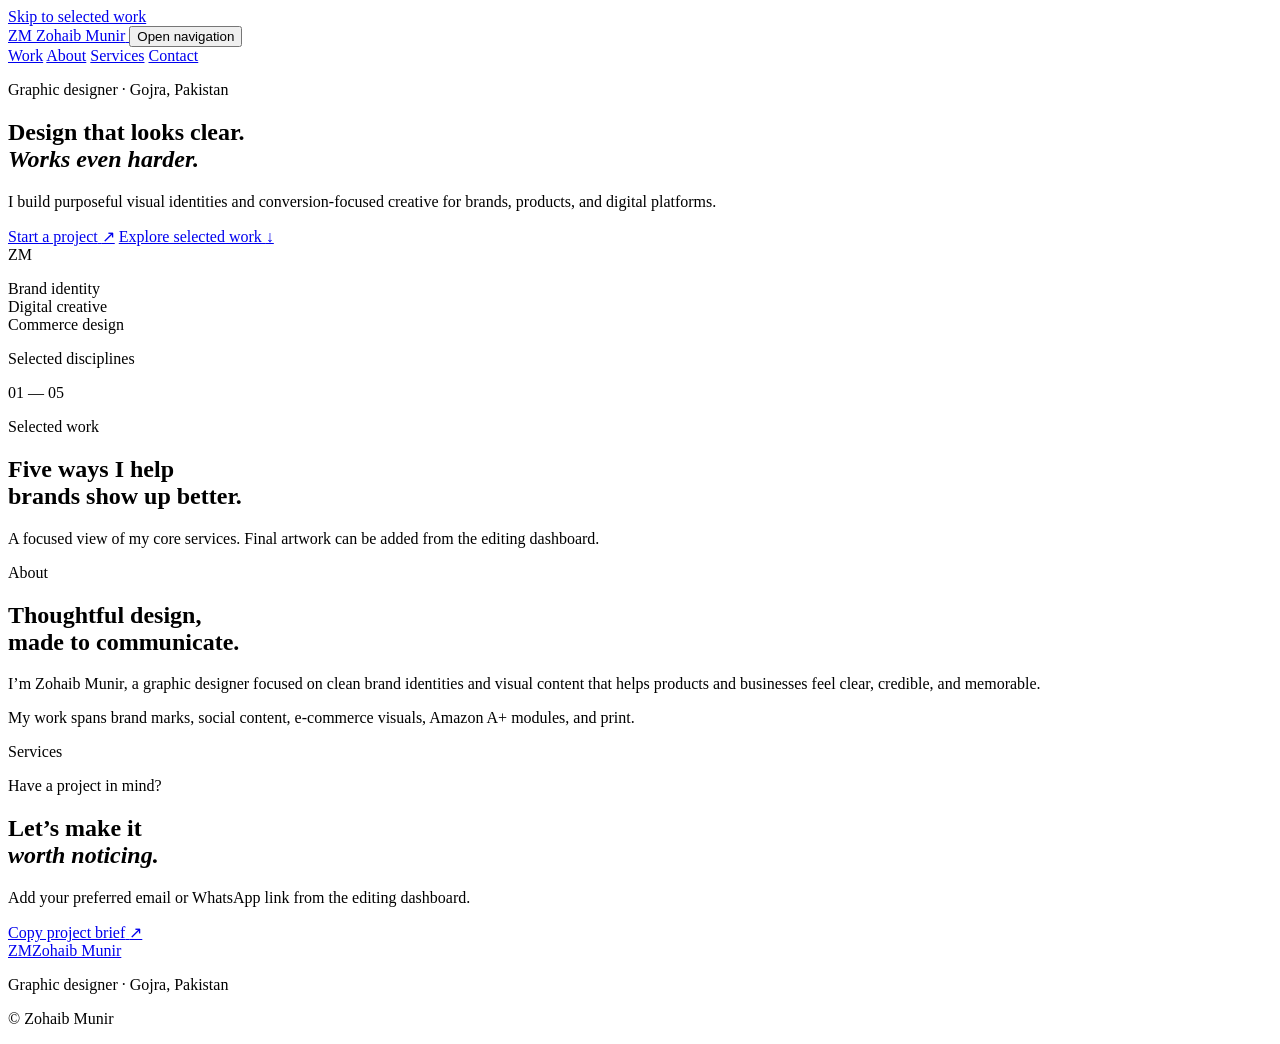
==== index.html @ f300ac64 "Launch independent portfolio website" ====
<!doctype html>
<html lang="en">
  <head>
    <meta charset="UTF-8" />
    <meta name="viewport" content="width=device-width, initial-scale=1.0" />
    <meta name="description" content="Zohaib Munir graphic design portfolio." data-meta-description />
    <meta name="theme-color" content="#11110f" />
    <title>Zohaib Munir — Graphic Designer</title>
    <link rel="stylesheet" href="styles.css" />
    <script src="app.js" defer></script>
  </head>
  <body>
    <a class="skip-link" href="#work">Skip to selected work</a>

    <header class="site-header" data-header>
      <a class="brand" href="#home" aria-label="Zohaib Munir, home">
        <span class="brand-mark" data-monogram>ZM</span>
        <span class="brand-name" data-site-name>Zohaib Munir</span>
      </a>

      <button class="menu-toggle" type="button" aria-expanded="false" aria-controls="site-nav">
        <span class="sr-only">Open navigation</span>
        <span></span><span></span>
      </button>

      <nav class="site-nav" id="site-nav" aria-label="Main navigation">
        <a href="#work">Work</a>
        <a href="#about">About</a>
        <a href="#services">Services</a>
        <a href="#contact">Contact</a>
      </nav>
    </header>

    <main>
      <section class="hero" id="home" aria-labelledby="hero-title">
        <div class="hero-copy reveal">
          <p class="eyebrow" data-hero-eyebrow>Graphic designer · Gojra, Pakistan</p>
          <h1 id="hero-title"><span data-hero-title>Design that looks clear.</span><br /><em data-hero-highlight>Works even harder.</em></h1>
          <p class="hero-intro" data-hero-intro>I build purposeful visual identities and conversion-focused creative for brands, products, and digital platforms.</p>
          <div class="hero-actions">
            <a class="button button-primary" href="#contact"><span data-primary-action>Start a project</span> <span aria-hidden="true">↗</span></a>
            <a class="text-link" href="#work">Explore selected work <span aria-hidden="true">↓</span></a>
          </div>
        </div>

        <div class="hero-art reveal" aria-hidden="true">
          <div class="orbit orbit-one"></div>
          <div class="orbit orbit-two"></div>
          <div class="monogram"><span data-monogram-first>Z</span><span data-monogram-last>M</span></div>
          <p data-hero-disciplines>Brand identity<br />Digital creative<br />Commerce design</p>
        </div>

        <div class="hero-footer reveal"><p>Selected disciplines</p><p>01 — 05</p></div>
      </section>

      <section class="work-section" id="work" aria-labelledby="work-title">
        <div class="section-heading reveal">
          <div>
            <p class="eyebrow">Selected work</p>
            <h2 id="work-title" data-work-title>Five ways I help<br />brands show up better.</h2>
          </div>
          <p class="section-note" data-work-note>A focused view of my core services. Final artwork can be added from the editing dashboard.</p>
        </div>

        <div class="filter-bar reveal" role="group" aria-label="Filter projects by category" data-filter-bar></div>
        <div class="project-grid" aria-live="polite" data-project-grid></div>
      </section>

      <section class="profile-section" id="about" aria-labelledby="about-title">
        <div class="about-block reveal">
          <p class="eyebrow">About</p>
          <h2 id="about-title" data-about-title>Thoughtful design,<br />made to communicate.</h2>
          <p class="about-lead" data-about-lead>I’m Zohaib Munir, a graphic designer focused on clean brand identities and visual content that helps products and businesses feel clear, credible, and memorable.</p>
          <p class="about-body" data-about-body>My work spans brand marks, social content, e-commerce visuals, Amazon A+ modules, and print.</p>
        </div>

        <div class="services-block reveal" id="services">
          <p class="eyebrow">Services</p>
          <ol class="service-list" data-service-list></ol>
        </div>

        <div class="contact-block reveal" id="contact">
          <div>
            <p class="eyebrow" data-contact-eyebrow>Have a project in mind?</p>
            <h2><span data-contact-title>Let’s make it</span><br /><em data-contact-highlight>worth noticing.</em></h2>
          </div>
          <div class="contact-action">
            <p data-contact-note>Add your preferred email or WhatsApp link from the editing dashboard.</p>
            <a class="button button-light" href="#" data-contact-button><span data-contact-button-label>Copy project brief</span> <span aria-hidden="true">↗</span></a>
            <span class="copy-status" role="status" aria-live="polite"></span>
          </div>
        </div>

        <footer>
          <a class="brand footer-brand" href="#home"><span class="brand-mark" data-monogram>ZM</span><span class="brand-name" data-site-name>Zohaib Munir</span></a>
          <p><span data-role>Graphic designer</span> · <span data-location>Gojra, Pakistan</span></p>
          <p>© <span data-year></span> <span data-site-name>Zohaib Munir</span></p>
        </footer>
      </section>
    </main>

    <dialog class="project-dialog" aria-labelledby="dialog-title">
      <button class="dialog-close" type="button" aria-label="Close project details">×</button>
      <div class="dialog-category" data-dialog-category></div>
      <h2 id="dialog-title" data-dialog-title></h2>
      <p class="dialog-summary" data-dialog-summary></p>
      <div class="dialog-columns">
        <div><span>Scope</span><p data-dialog-scope></p></div>
        <div><span>Status</span><p data-dialog-status></p></div>
      </div>
      <div class="dialog-note"><span>Portfolio note</span><p data-dialog-note></p></div>
    </dialog>

    <noscript><p class="noscript">Please enable JavaScript to view this portfolio.</p></noscript>
  </body>
</html>
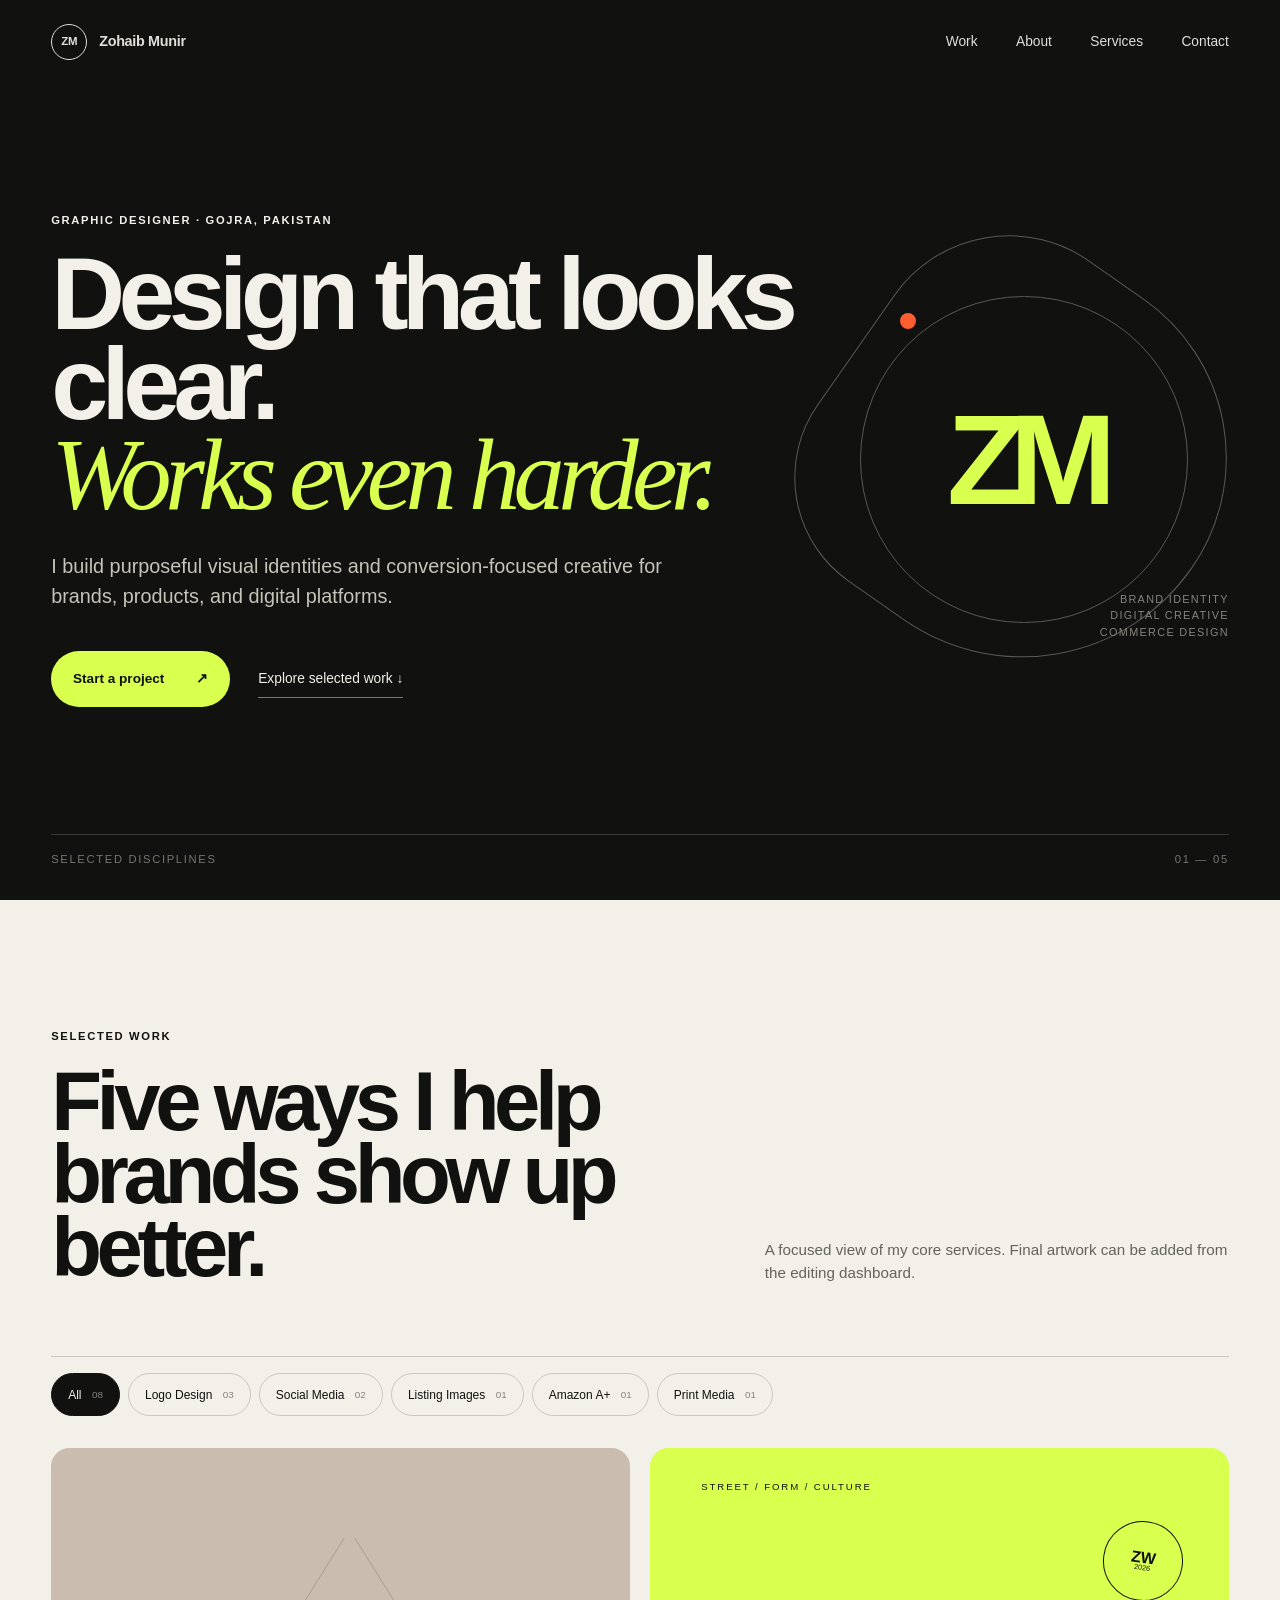
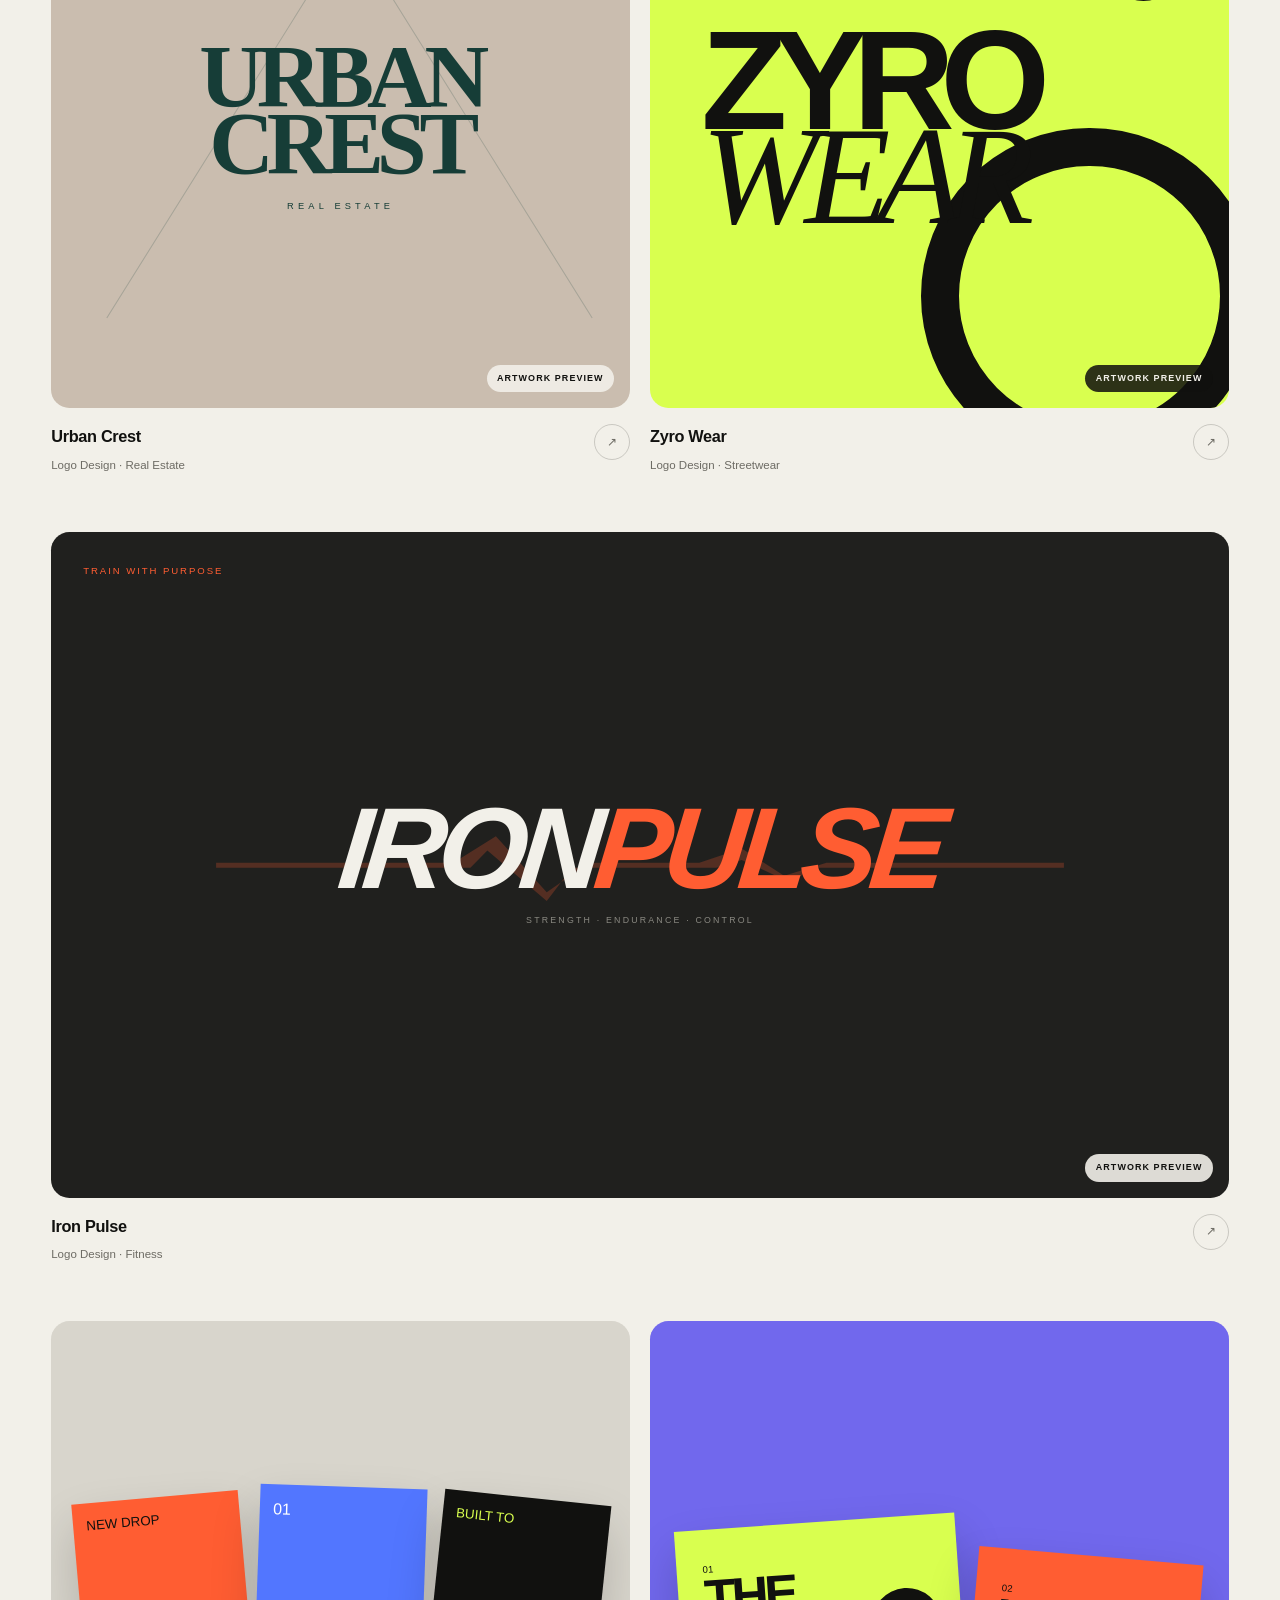
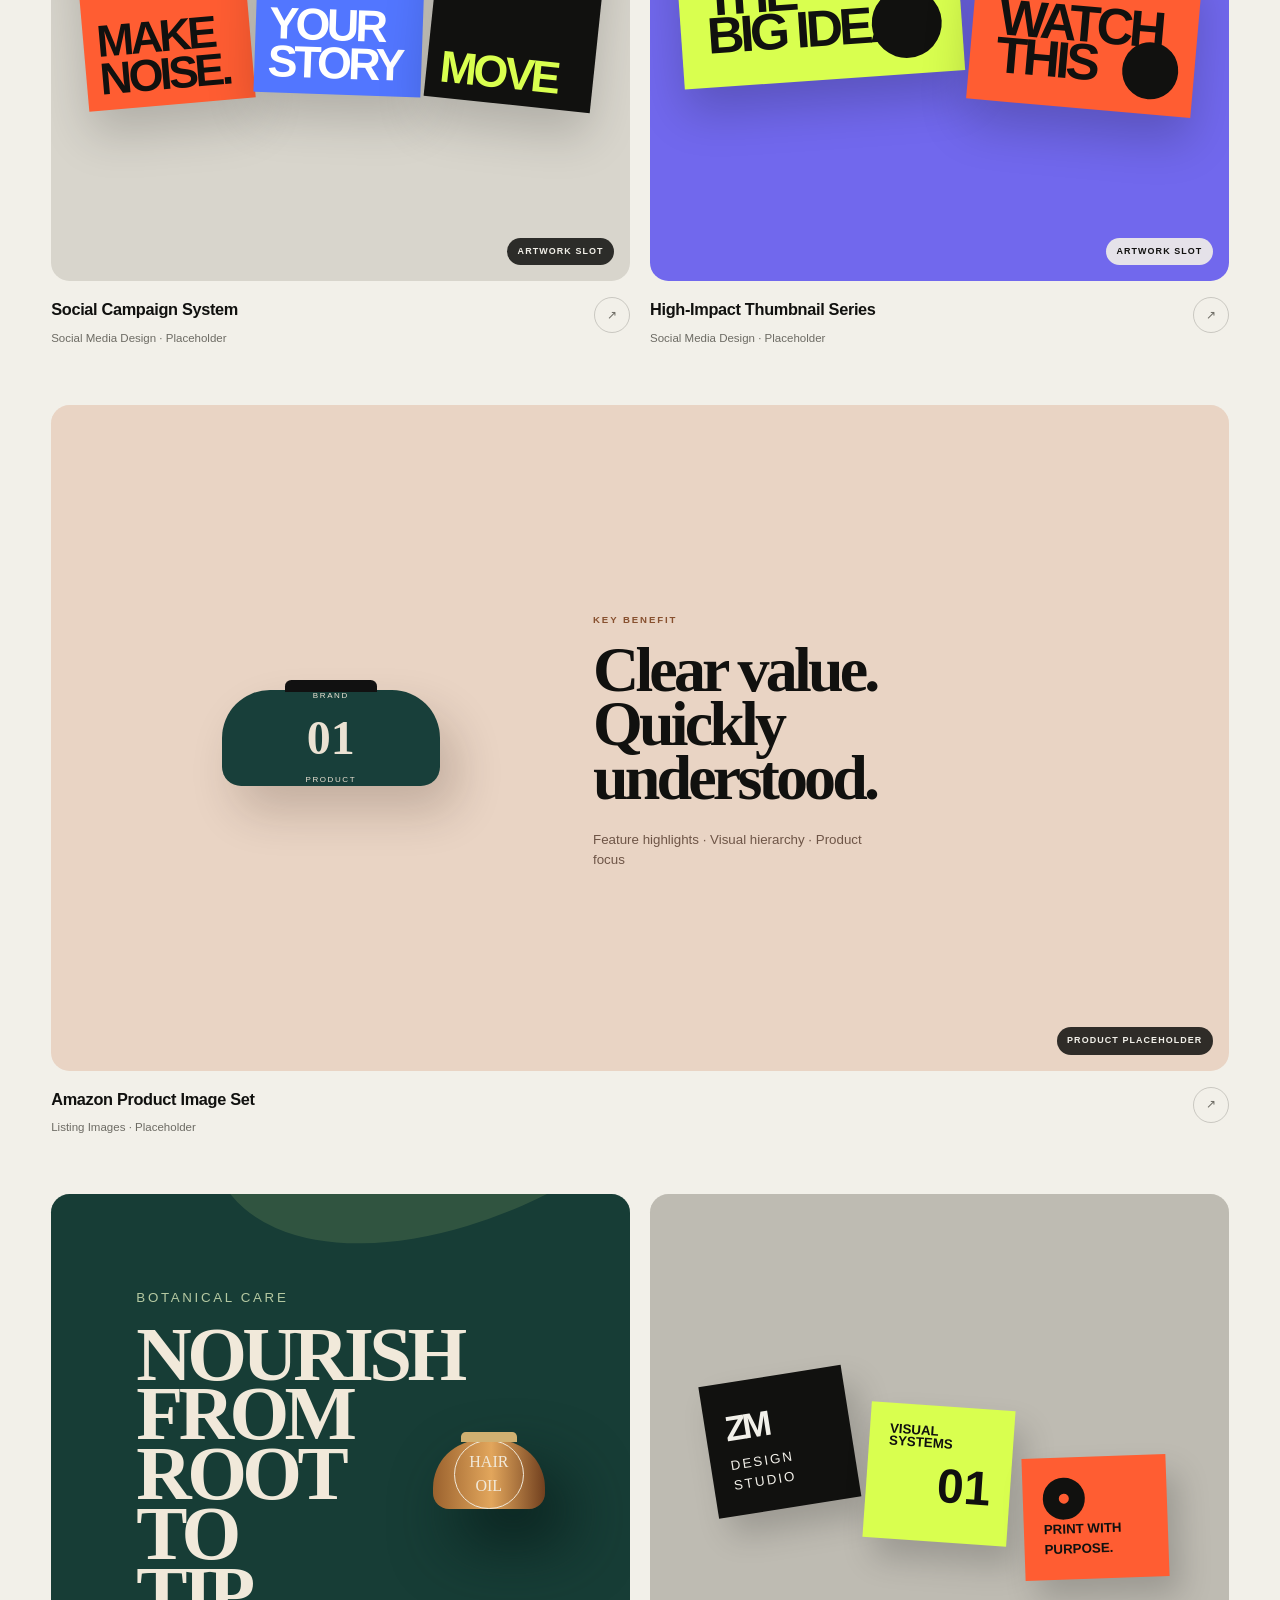
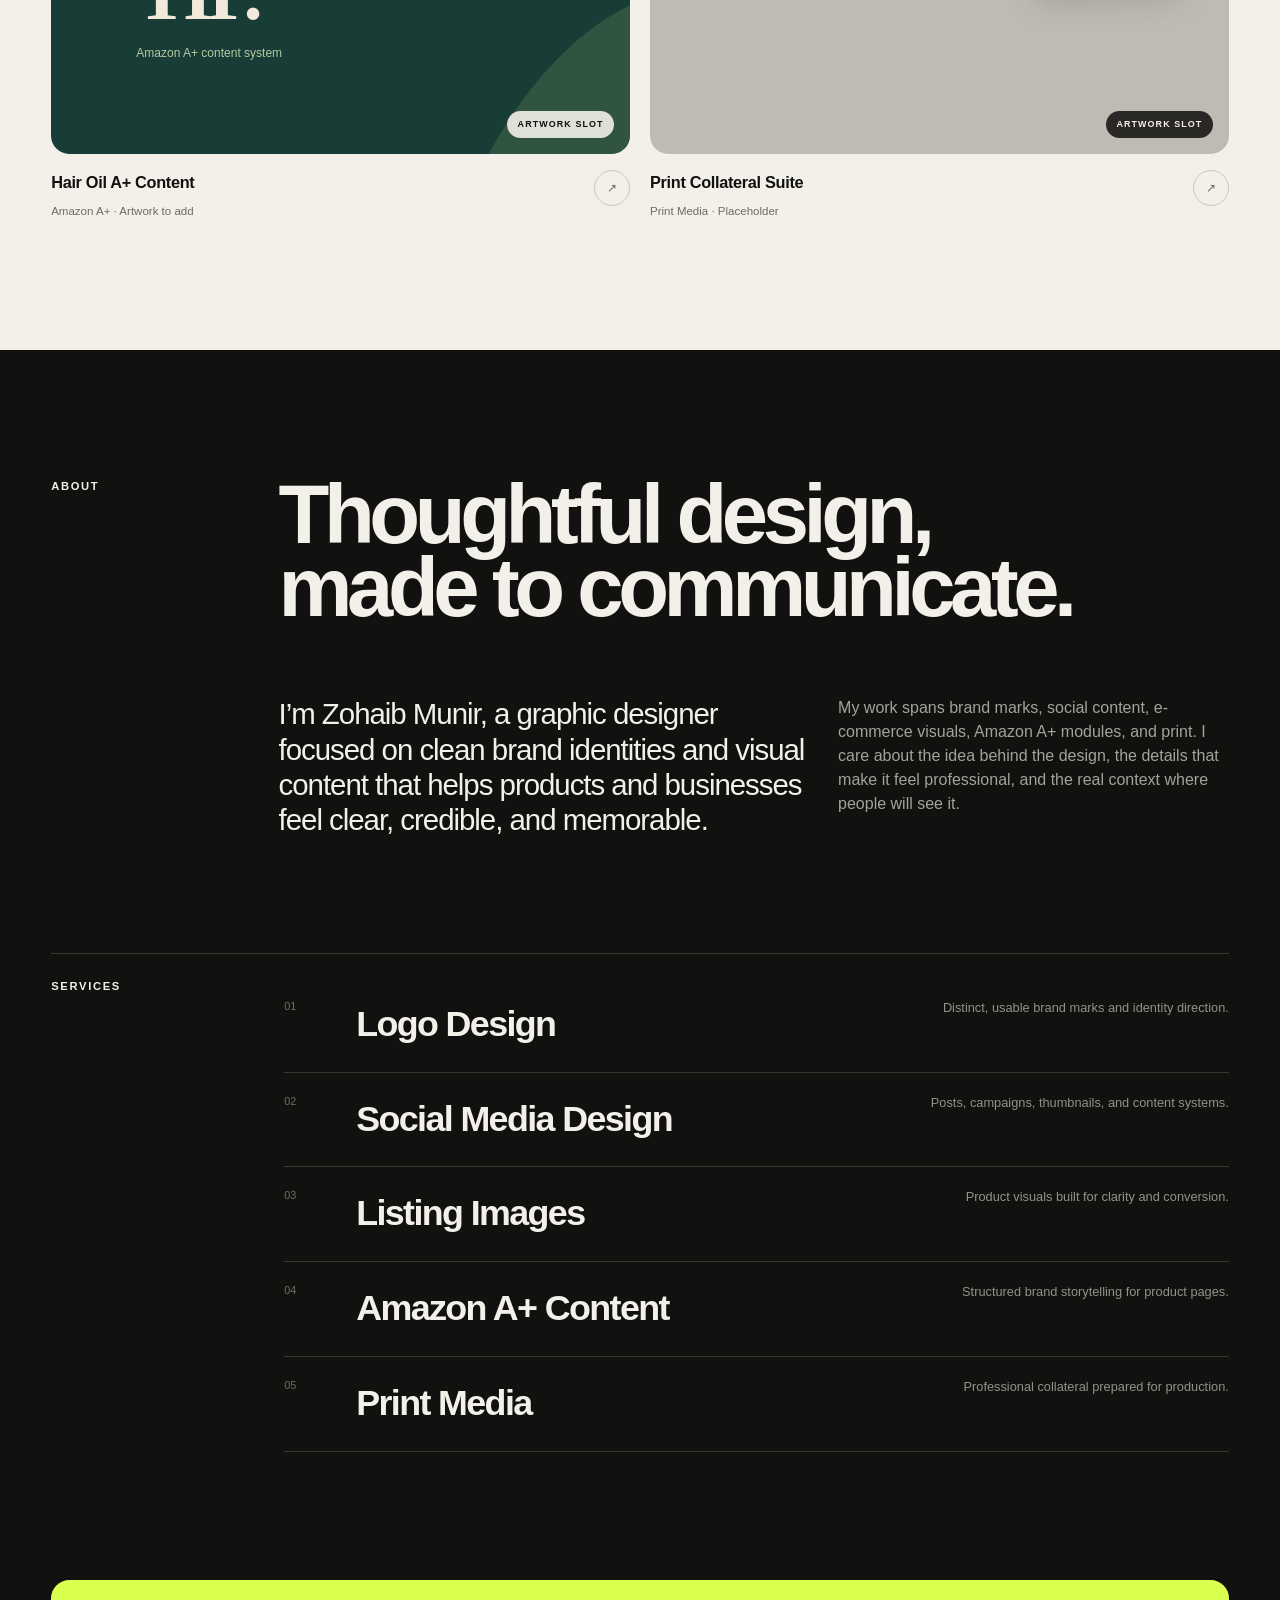
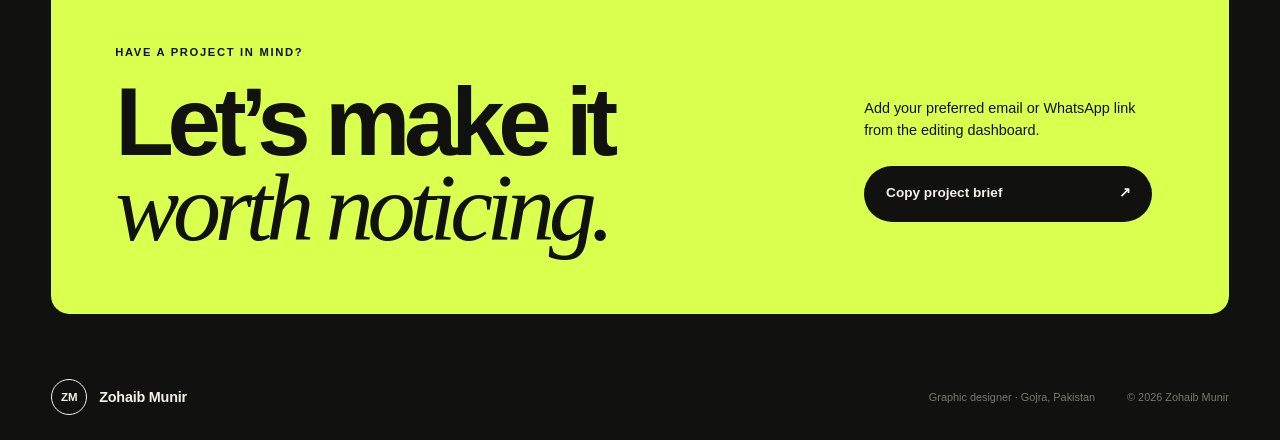
==== commit 2c7b95b5: "Add free visual editor support" ====
--- a/index.html
+++ b/index.html
@@ -9,13 +9,13 @@
     <link rel="stylesheet" href="styles.css" />
     <script src="app.js" defer></script>
   </head>
-  <body>
+  <body data-editor-section="body">
     <a class="skip-link" href="#work">Skip to selected work</a>
 
     <header class="site-header" data-header>
       <a class="brand" href="#home" aria-label="Zohaib Munir, home">
-        <span class="brand-mark" data-monogram>ZM</span>
-        <span class="brand-name" data-site-name>Zohaib Munir</span>
+        <span class="brand-mark" data-monogram data-edit-path="site.monogram">ZM</span>
+        <span class="brand-name" data-site-name data-edit-path="site.name">Zohaib Munir</span>
       </a>
 
       <button class="menu-toggle" type="button" aria-expanded="false" aria-controls="site-nav">
@@ -32,14 +32,14 @@
     </header>
 
     <main>
-      <section class="hero" id="home" aria-labelledby="hero-title">
+      <section class="hero" id="home" aria-labelledby="hero-title" data-editor-section="hero">
         <div class="hero-copy reveal">
-          <p class="eyebrow" data-hero-eyebrow>Graphic designer · Gojra, Pakistan</p>
-          <h1 id="hero-title"><span data-hero-title>Design that looks clear.</span><br /><em data-hero-highlight>Works even harder.</em></h1>
-          <p class="hero-intro" data-hero-intro>I build purposeful visual identities and conversion-focused creative for brands, products, and digital platforms.</p>
+          <p class="eyebrow" data-hero-eyebrow data-edit-path="hero.eyebrow">Graphic designer · Gojra, Pakistan</p>
+          <h1 id="hero-title"><span data-hero-title data-edit-path="hero.title">Design that looks clear.</span><br /><em data-hero-highlight data-edit-path="hero.highlight">Works even harder.</em></h1>
+          <p class="hero-intro" data-hero-intro data-edit-path="hero.intro">I build purposeful visual identities and conversion-focused creative for brands, products, and digital platforms.</p>
           <div class="hero-actions">
-            <a class="button button-primary" href="#contact"><span data-primary-action>Start a project</span> <span aria-hidden="true">↗</span></a>
-            <a class="text-link" href="#work">Explore selected work <span aria-hidden="true">↓</span></a>
+            <a class="button button-primary" href="#contact" data-editor-link-path="hero.primaryActionUrl"><span data-primary-action data-edit-path="hero.primaryAction">Start a project</span> <span aria-hidden="true">↗</span></a>
+            <a class="text-link" href="#work" data-editor-link-path="hero.secondaryActionUrl"><span data-secondary-action data-edit-path="hero.secondaryAction">Explore selected work</span> <span aria-hidden="true">↓</span></a>
           </div>
         </div>
 
@@ -47,54 +47,58 @@
           <div class="orbit orbit-one"></div>
           <div class="orbit orbit-two"></div>
           <div class="monogram"><span data-monogram-first>Z</span><span data-monogram-last>M</span></div>
-          <p data-hero-disciplines>Brand identity<br />Digital creative<br />Commerce design</p>
+          <p data-hero-disciplines data-edit-path="hero.disciplines">Brand identity
+Digital creative
+Commerce design</p>
         </div>
 
         <div class="hero-footer reveal"><p>Selected disciplines</p><p>01 — 05</p></div>
       </section>
 
-      <section class="work-section" id="work" aria-labelledby="work-title">
+      <section class="work-section" id="work" aria-labelledby="work-title" data-editor-section="work">
         <div class="section-heading reveal">
           <div>
             <p class="eyebrow">Selected work</p>
-            <h2 id="work-title" data-work-title>Five ways I help<br />brands show up better.</h2>
+            <h2 id="work-title" data-work-title data-edit-path="work.title">Five ways I help
+brands show up better.</h2>
           </div>
-          <p class="section-note" data-work-note>A focused view of my core services. Final artwork can be added from the editing dashboard.</p>
+          <p class="section-note" data-work-note data-edit-path="work.note">A focused view of my core services. Final artwork can be added from the editing dashboard.</p>
         </div>
 
         <div class="filter-bar reveal" role="group" aria-label="Filter projects by category" data-filter-bar></div>
         <div class="project-grid" aria-live="polite" data-project-grid></div>
       </section>
 
-      <section class="profile-section" id="about" aria-labelledby="about-title">
-        <div class="about-block reveal">
+      <section class="profile-section" id="about" aria-labelledby="about-title" data-editor-section="profile">
+        <div class="about-block reveal" data-editor-section="about">
           <p class="eyebrow">About</p>
-          <h2 id="about-title" data-about-title>Thoughtful design,<br />made to communicate.</h2>
-          <p class="about-lead" data-about-lead>I’m Zohaib Munir, a graphic designer focused on clean brand identities and visual content that helps products and businesses feel clear, credible, and memorable.</p>
-          <p class="about-body" data-about-body>My work spans brand marks, social content, e-commerce visuals, Amazon A+ modules, and print.</p>
+          <h2 id="about-title" data-about-title data-edit-path="about.title">Thoughtful design,
+made to communicate.</h2>
+          <p class="about-lead" data-about-lead data-edit-path="about.lead">I’m Zohaib Munir, a graphic designer focused on clean brand identities and visual content that helps products and businesses feel clear, credible, and memorable.</p>
+          <p class="about-body" data-about-body data-edit-path="about.body">My work spans brand marks, social content, e-commerce visuals, Amazon A+ modules, and print.</p>
         </div>
 
-        <div class="services-block reveal" id="services">
+        <div class="services-block reveal" id="services" data-editor-section="services">
           <p class="eyebrow">Services</p>
           <ol class="service-list" data-service-list></ol>
         </div>
 
-        <div class="contact-block reveal" id="contact">
+        <div class="contact-block reveal" id="contact" data-editor-section="contact">
           <div>
-            <p class="eyebrow" data-contact-eyebrow>Have a project in mind?</p>
-            <h2><span data-contact-title>Let’s make it</span><br /><em data-contact-highlight>worth noticing.</em></h2>
+            <p class="eyebrow" data-contact-eyebrow data-edit-path="contact.eyebrow">Have a project in mind?</p>
+            <h2><span data-contact-title data-edit-path="contact.title">Let’s make it</span><br /><em data-contact-highlight data-edit-path="contact.highlight">worth noticing.</em></h2>
           </div>
           <div class="contact-action">
-            <p data-contact-note>Add your preferred email or WhatsApp link from the editing dashboard.</p>
-            <a class="button button-light" href="#" data-contact-button><span data-contact-button-label>Copy project brief</span> <span aria-hidden="true">↗</span></a>
+            <p data-contact-note data-edit-path="contact.note">Add your preferred email or WhatsApp link from the editing dashboard.</p>
+            <a class="button button-light" href="#" data-contact-button><span data-contact-button-label data-edit-path="contact.buttonLabel">Copy project brief</span> <span aria-hidden="true">↗</span></a>
             <span class="copy-status" role="status" aria-live="polite"></span>
           </div>
         </div>
 
         <footer>
-          <a class="brand footer-brand" href="#home"><span class="brand-mark" data-monogram>ZM</span><span class="brand-name" data-site-name>Zohaib Munir</span></a>
-          <p><span data-role>Graphic designer</span> · <span data-location>Gojra, Pakistan</span></p>
-          <p>© <span data-year></span> <span data-site-name>Zohaib Munir</span></p>
+          <a class="brand footer-brand" href="#home"><span class="brand-mark" data-monogram data-edit-path="site.monogram">ZM</span><span class="brand-name" data-site-name data-edit-path="site.name">Zohaib Munir</span></a>
+          <p><span data-role data-edit-path="site.role">Graphic designer</span> · <span data-location data-edit-path="site.location">Gojra, Pakistan</span></p>
+          <p>© <span data-year></span> <span data-site-name data-edit-path="site.name">Zohaib Munir</span></p>
         </footer>
       </section>
     </main>
--- a/styles.css
+++ b/styles.css
@@ -0,0 +1,242 @@
+:root {
+  --ink: #11110f;
+  --paper: #f2f0e9;
+  --paper-soft: #e8e5dc;
+  --acid: #d9ff4f;
+  --orange: #ff5d32;
+  --blue: #5276ff;
+  --muted: #a7a59e;
+  --line: rgba(17, 17, 15, 0.18);
+  --radius: 1.15rem;
+}
+
+* { box-sizing: border-box; }
+html { scroll-behavior: smooth; }
+body {
+  margin: 0;
+  background: var(--paper);
+  color: var(--ink);
+  font-family: Inter, ui-sans-serif, -apple-system, BlinkMacSystemFont, "Segoe UI", sans-serif;
+  line-height: 1.5;
+  -webkit-font-smoothing: antialiased;
+}
+body.dialog-open { overflow: hidden; }
+button, a { font: inherit; }
+button { color: inherit; }
+a { color: inherit; text-decoration: none; }
+::selection { background: var(--acid); color: var(--ink); }
+
+.sr-only {
+  position: absolute; width: 1px; height: 1px; padding: 0; margin: -1px;
+  overflow: hidden; clip: rect(0, 0, 0, 0); white-space: nowrap; border: 0;
+}
+.skip-link {
+  position: fixed; top: .75rem; left: .75rem; z-index: 100;
+  background: var(--acid); padding: .75rem 1rem; transform: translateY(-150%);
+}
+.skip-link:focus { transform: translateY(0); }
+
+.site-header {
+  position: fixed; inset: 0 0 auto 0; z-index: 40; height: 5.25rem;
+  display: flex; align-items: center; justify-content: space-between;
+  padding: 0 clamp(1.25rem, 4vw, 4.5rem); color: var(--paper);
+  mix-blend-mode: difference;
+}
+.brand { display: inline-flex; align-items: center; gap: .75rem; font-weight: 700; letter-spacing: -.02em; }
+.brand-mark {
+  display: grid; place-items: center; width: 2.25rem; aspect-ratio: 1;
+  border: 1px solid currentColor; border-radius: 50%; font-size: .72rem;
+}
+.brand-name { font-size: .9rem; }
+.site-nav { display: flex; gap: clamp(1.2rem, 3vw, 2.5rem); font-size: .86rem; }
+.site-nav a { position: relative; }
+.site-nav a::after {
+  content: ""; position: absolute; left: 0; right: 100%; bottom: -.35rem; height: 1px;
+  background: currentColor; transition: right .25s ease;
+}
+.site-nav a:hover::after, .site-nav a:focus-visible::after { right: 0; }
+.menu-toggle { display: none; }
+
+.hero {
+  min-height: 100svh; background: var(--ink); color: var(--paper);
+  padding: clamp(7rem, 13vh, 9rem) clamp(1.25rem, 4vw, 4.5rem) 2rem;
+  display: grid; grid-template-columns: minmax(0, 1.55fr) minmax(18rem, .65fr);
+  grid-template-rows: 1fr auto; gap: 2rem; align-items: center; overflow: hidden;
+}
+.eyebrow { margin: 0 0 1.25rem; text-transform: uppercase; letter-spacing: .15em; font-size: .7rem; font-weight: 700; }
+.hero h1, .section-heading h2, .about-block h2, .contact-block h2 {
+  margin: 0; font-size: clamp(3.25rem, 8vw, 8.2rem); line-height: .88;
+  letter-spacing: -.065em; font-weight: 650;
+}
+.hero h1 em, .contact-block h2 em { color: var(--acid); font-family: Georgia, serif; font-weight: 400; }
+.hero-intro { max-width: 39rem; margin: 2rem 0 0; color: #c6c3ba; font-size: clamp(1.05rem, 1.55vw, 1.35rem); }
+.hero-actions { display: flex; align-items: center; gap: 1.75rem; margin-top: 2.5rem; flex-wrap: wrap; }
+.button {
+  display: inline-flex; align-items: center; justify-content: space-between; gap: 2rem;
+  min-height: 3.5rem; padding: .25rem 1.3rem; border: 1px solid transparent;
+  border-radius: 999px; cursor: pointer; font-size: .85rem; font-weight: 700;
+  transition: transform .2s ease, background .2s ease, color .2s ease;
+}
+.button:hover, .button:focus-visible { transform: translateY(-2px); }
+.button-primary { background: var(--acid); color: var(--ink); }
+.text-link { border-bottom: 1px solid #77766f; padding-block: .5rem; font-size: .86rem; }
+.hero-art {
+  position: relative; width: min(32vw, 28rem); aspect-ratio: 1; justify-self: end;
+  display: grid; place-items: center;
+}
+.monogram { position: relative; z-index: 2; font-size: clamp(5rem, 10vw, 9rem); line-height: 1; letter-spacing: -.12em; font-weight: 800; }
+.monogram span { color: var(--acid); }
+.orbit { position: absolute; inset: 10%; border: 1px solid #5a5954; border-radius: 50%; }
+.orbit-one { animation: orbit 12s linear infinite; }
+.orbit-one::after { content: ""; position: absolute; left: 12%; top: 5%; width: 1rem; aspect-ratio: 1; background: var(--orange); border-radius: 50%; }
+.orbit-two { inset: 1%; border-radius: 42% 58% 62% 38%; transform: rotate(35deg); animation: orbitReverse 18s linear infinite; }
+.hero-art > p { position: absolute; bottom: 6%; right: 0; margin: 0; text-align: right; color: #85847e; font-size: .68rem; letter-spacing: .12em; text-transform: uppercase; }
+.hero-footer { grid-column: 1 / -1; display: flex; justify-content: space-between; border-top: 1px solid #383834; padding-top: 1rem; color: #77766f; font-size: .7rem; text-transform: uppercase; letter-spacing: .15em; }
+.hero-footer p { margin: 0; }
+
+.work-section { padding: clamp(5rem, 10vw, 9rem) clamp(1.25rem, 4vw, 4.5rem); }
+.section-heading { display: flex; align-items: flex-end; justify-content: space-between; gap: 3rem; margin-bottom: 4.5rem; }
+.section-heading h2, .about-block h2 { font-size: clamp(2.8rem, 6.5vw, 6.8rem); }
+.section-note { max-width: 29rem; margin: 0; color: #64635d; font-size: .95rem; }
+.filter-bar { display: flex; flex-wrap: wrap; gap: .5rem; border-top: 1px solid var(--line); padding-top: 1rem; margin-bottom: 2rem; }
+.filter-button {
+  display: inline-flex; gap: .65rem; align-items: center; border: 1px solid var(--line);
+  background: transparent; border-radius: 999px; padding: .72rem 1rem; cursor: pointer;
+  font-size: .75rem; transition: .2s ease;
+}
+.filter-button span { color: #85837c; font-size: .62rem; }
+.filter-button:hover, .filter-button:focus-visible, .filter-button.is-active { background: var(--ink); color: var(--paper); border-color: var(--ink); }
+.project-grid { display: grid; grid-template-columns: repeat(12, 1fr); gap: 3.5rem 1.25rem; }
+.project-card { grid-column: span 6; min-width: 0; }
+.project-card:nth-child(3n) { grid-column: span 12; }
+.project-card[hidden] { display: none; }
+.project-open { display: block; width: 100%; padding: 0; border: 0; background: transparent; text-align: left; cursor: pointer; }
+.project-visual { position: relative; min-height: clamp(21rem, 44vw, 35rem); overflow: hidden; border-radius: var(--radius); transition: transform .45s cubic-bezier(.2,.8,.2,1); }
+.project-card:nth-child(3n) .project-visual { min-height: clamp(25rem, 52vw, 43rem); }
+.project-open:hover .project-visual, .project-open:focus-visible .project-visual { transform: scale(.985); }
+.project-meta { display: flex; justify-content: space-between; align-items: flex-start; padding-top: 1rem; }
+.project-meta p { margin: 0 0 .2rem; font-size: 1.02rem; font-weight: 700; letter-spacing: -.02em; }
+.project-meta span { color: #6d6b64; font-size: .72rem; }
+.project-arrow { display: grid; place-items: center; width: 2.25rem; aspect-ratio: 1; border: 1px solid var(--line); border-radius: 50%; transition: .2s ease; }
+.project-open:hover .project-arrow { background: var(--ink); color: var(--paper); transform: rotate(45deg); }
+.placeholder-flag { position: absolute; right: 1rem; bottom: 1rem; z-index: 5; padding: .45rem .65rem; background: rgba(242,240,233,.9); color: var(--ink); font-size: .56rem; font-weight: 800; text-transform: uppercase; letter-spacing: .12em; border-radius: 999px; }
+.placeholder-flag.dark { background: rgba(17,17,15,.86); color: var(--paper); }
+.project-visual.has-image { background: #d8d5cc; }
+.project-image { display: block; width: 100%; height: 100%; min-height: inherit; object-fit: cover; object-position: center; }
+
+.visual-urban { background: #cabdaf; display: flex; flex-direction: column; align-items: center; justify-content: center; color: #163d37; }
+.visual-urban strong { position: relative; z-index: 2; font-family: Georgia, serif; font-size: clamp(3rem, 7vw, 7.5rem); line-height: .74; letter-spacing: -.08em; text-align: center; }
+.visual-urban small { margin-top: 1.5rem; letter-spacing: .45em; font-size: .58rem; }
+.building-line { position: absolute; width: 1px; height: 80%; background: rgba(22,61,55,.2); transform: rotate(32deg); }
+.line-a { left: 30%; }.line-b { right: 27%; transform: rotate(-32deg); }
+.visual-zyro { background: var(--acid); color: var(--ink); padding: clamp(1.5rem, 4vw, 4rem); display: flex; flex-direction: column; justify-content: center; }
+.visual-zyro::after { content: ""; position: absolute; width: 45%; aspect-ratio: 1; right: -5%; bottom: -10%; border: clamp(1.5rem, 3vw, 3rem) solid var(--ink); border-radius: 50%; }
+.visual-zyro strong { font-size: clamp(4.5rem, 11vw, 11rem); line-height: .67; letter-spacing: -.1em; position: relative; z-index: 2; }
+.visual-zyro strong i { font-family: Georgia, serif; font-weight: 400; }
+.zyro-label { position: absolute; top: 2rem; letter-spacing: .2em; font-size: .6rem; }
+.zyro-stamp { position: absolute; right: 8%; top: 13%; border: 1px solid var(--ink); border-radius: 50%; width: 5rem; aspect-ratio: 1; display: grid; place-content: center; text-align: center; font-weight: 800; line-height: .8; transform: rotate(8deg); }
+.zyro-stamp small { font-size: .45rem; font-weight: 500; }
+.visual-iron { background: #20201e; color: var(--paper); display: flex; flex-direction: column; align-items: center; justify-content: center; }
+.visual-iron strong { font-size: clamp(3rem, 9vw, 9.5rem); line-height: .8; letter-spacing: -.07em; font-style: italic; transform: skewX(-6deg); z-index: 2; }
+.visual-iron strong span { color: var(--orange); }
+.visual-iron small { margin-top: 1.25rem; letter-spacing: .25em; color: #898881; font-size: .55rem; }
+.iron-kicker { position: absolute; top: 2rem; left: 2rem; color: var(--orange); font-size: .6rem; letter-spacing: .2em; }
+.pulse-line { position: absolute; width: 72%; height: 4.5rem; background: var(--orange); clip-path: polygon(0 47%,28% 47%,33% 10%,39% 88%,44% 47%,57% 47%,62% 27%,67% 65%,72% 47%,100% 47%,100% 54%,70% 54%,68% 76%,62% 43%,59% 54%,42% 54%,39% 100%,32% 30%,30% 54%,0 54%); opacity: .23; }
+.visual-social { background: #d8d5cc; display: grid; grid-template-columns: repeat(3, 1fr); align-items: center; gap: 2%; padding: 5%; }
+.social-tile { aspect-ratio: 4/5; padding: 8%; display: flex; flex-direction: column; justify-content: space-between; box-shadow: 0 1.5rem 3rem rgba(0,0,0,.18); transform: rotate(-5deg); }
+.social-tile strong { line-height: .85; font-size: clamp(1.2rem, 3.5vw, 4rem); letter-spacing: -.08em; }
+.tile-one { background: var(--orange); color: var(--ink); }
+.tile-two { background: var(--blue); color: white; transform: translateY(-5%) rotate(2deg); }
+.tile-three { background: var(--ink); color: var(--acid); transform: rotate(6deg); }
+.visual-thumbnail { background: #7168ed; display: flex; align-items: center; justify-content: center; gap: 3%; padding: 5%; }
+.thumb-frame { position: relative; width: 55%; aspect-ratio: 16/9; background: var(--acid); color: var(--ink); padding: 5%; transform: rotate(-4deg); box-shadow: 0 1.5rem 3rem rgba(0,0,0,.2); }
+.thumb-frame.secondary { width: 44%; background: var(--orange); transform: rotate(5deg) translateY(20%); }
+.thumb-frame strong { display: block; font-size: clamp(1.4rem, 4vw, 4.7rem); line-height: .75; letter-spacing: -.08em; }
+.thumb-frame span { font-size: .6rem; }
+.thumb-frame i { position: absolute; right: 7%; bottom: 10%; width: 25%; aspect-ratio: 1; background: var(--ink); border-radius: 50%; }
+.visual-listing { background: #e9d4c4; display: flex; align-items: center; justify-content: space-around; padding: 8%; }
+.product-bottle { position: relative; width: 22%; height: 66%; min-width: 7rem; background: #183f3a; color: #ebe2d3; border-radius: 3rem 3rem 1.2rem 1.2rem; display: flex; flex-direction: column; align-items: center; justify-content: center; box-shadow: 1rem 1.5rem 3rem rgba(39,20,8,.2); }
+.product-bottle::before { content: ""; position: absolute; width: 42%; height: 12%; top: -10%; background: #111; border-radius: .4rem .4rem 0 0; }
+.product-bottle strong { font-family: Georgia, serif; font-size: 3rem; }.product-bottle span,.product-bottle small { letter-spacing: .2em; font-size: .5rem; }
+.feature-copy { width: 47%; }.feature-copy > span { color: #87502f; font-size: .6rem; letter-spacing: .2em; font-weight: 700; }.feature-copy strong { display: block; margin: .8rem 0 1.5rem; font-family: Georgia, serif; font-size: clamp(2rem, 5vw, 5rem); line-height: .85; letter-spacing: -.06em; }.feature-copy small { display: block; max-width: 18rem; color: #6e5547; }
+.visual-aplus { background: #173d36; color: #f1e9da; display: flex; align-items: center; justify-content: space-around; padding: 8%; }
+.aplus-copy { position: relative; z-index: 2; width: 45%; }.aplus-copy small { letter-spacing: .2em; color: #b5c9a2; }.aplus-copy strong { display: block; margin: 1rem 0; font-family: Georgia, serif; font-size: clamp(2.4rem, 6vw, 6rem); line-height: .78; letter-spacing: -.06em; }.aplus-copy span { font-size: .75rem; color: #b5c9a2; }
+.oil-bottle { position: relative; z-index: 2; width: 20%; min-width: 7rem; height: 66%; background: linear-gradient(90deg,#9b622e,#e2a65c 52%,#71401f); border-radius: 3rem 3rem 1rem 1rem; display: grid; place-items: center; text-align: center; box-shadow: 1.5rem 2rem 4rem #09211d; }
+.oil-bottle::before { content: ""; position: absolute; width: 50%; height: 14%; top: -11%; background: #d0b071; border-radius: .3rem .3rem 0 0; }.oil-bottle span { border: 1px solid #f1e9da; border-radius: 50%; width: 62%; aspect-ratio: 1; display: grid; place-items: center; font-family: Georgia,serif; font-size: 1rem; }.leaf { position: absolute; width: 30%; height: 55%; background: #4b6d4b; border-radius: 100% 0 100% 0; opacity: .5; }.leaf-one { right: -8%; bottom: -20%; transform: rotate(20deg); }.leaf-two { left: 45%; top: -30%; transform: rotate(60deg); }
+.visual-print { background: #bebbb2; display: flex; align-items: center; justify-content: center; gap: 2%; padding: 7%; perspective: 1000px; }
+.print-card { width: 29%; aspect-ratio: 1.65; padding: 4%; box-shadow: .7rem 1.2rem 2rem rgba(0,0,0,.18); display: flex; flex-direction: column; justify-content: space-between; }
+.card-one { background: var(--ink); color: var(--paper); transform: rotate(-9deg) translateY(-25%); }.card-one strong { font-size: 2.2rem; letter-spacing: -.12em; }.card-one small { letter-spacing: .16em; }
+.card-two { background: var(--acid); transform: rotate(4deg); }.card-two strong { align-self: flex-end; font-size: 3rem; }.card-two small { font-weight: 800; line-height: .9; }
+.card-three { background: var(--orange); transform: rotate(-2deg) translateY(35%); }.card-three span { width: 40%; aspect-ratio: 1; border: 1rem solid var(--ink); border-radius: 50%; }.card-three small { font-weight: 700; }
+
+.profile-section { background: var(--ink); color: var(--paper); padding: clamp(5rem, 10vw, 9rem) clamp(1.25rem, 4vw, 4.5rem) 1.5rem; }
+.about-block { display: grid; grid-template-columns: .5fr 1.35fr 1fr; gap: 2rem; padding-bottom: clamp(5rem, 9vw, 8rem); }
+.about-block h2 { grid-column: 2 / -1; }
+.about-lead { grid-column: 2; margin: 2.5rem 0 0; font-size: clamp(1.3rem, 2.3vw, 2.2rem); line-height: 1.2; letter-spacing: -.035em; }
+.about-body { grid-column: 3; margin: 2.5rem 0 0; color: #a3a29b; }
+.services-block { display: grid; grid-template-columns: .5fr 2.35fr; gap: 2rem; border-top: 1px solid #363632; padding: 1.5rem 0 clamp(5rem, 10vw, 9rem); }
+.service-list { margin: 0; padding: 0; list-style: none; }
+.service-list li { display: grid; grid-template-columns: 3.5rem 1fr; gap: 1rem; align-items: start; padding: 1.25rem 0; border-bottom: 1px solid #363632; }
+.service-list li > span { color: #6d6c66; font-size: .68rem; }
+.service-list div { display: flex; justify-content: space-between; gap: 2rem; }
+.service-list strong { font-size: clamp(1.4rem, 2.8vw, 2.8rem); letter-spacing: -.045em; }
+.service-list small { max-width: 23rem; color: #92918a; font-size: .8rem; }
+.contact-block { background: var(--acid); color: var(--ink); border-radius: var(--radius); padding: clamp(1.8rem, 5vw, 5rem); display: grid; grid-template-columns: 1.4fr .6fr; gap: 3rem; align-items: end; }
+.contact-block h2 { font-size: clamp(3rem, 7.5vw, 7.5rem); }.contact-block h2 em { color: var(--ink); }
+.contact-action p { max-width: 25rem; margin: 0 0 1.5rem; font-size: .9rem; }
+.button-light { background: var(--ink); color: var(--paper); width: min(100%, 18rem); }
+.copy-status { display: block; min-height: 1.2rem; margin: .6rem 0 0 .8rem; font-size: .7rem; }
+.noscript { position: fixed; inset: auto 1rem 1rem; z-index: 100; margin: 0; padding: 1rem; color: var(--paper); background: var(--ink); border-radius: .75rem; }
+.content-error::before { content: "Portfolio content could not load. Please refresh the page."; position: fixed; z-index: 100; left: 50%; bottom: 1rem; transform: translateX(-50%); width: min(32rem, calc(100% - 2rem)); padding: 1rem; border-radius: .75rem; color: var(--ink); background: var(--acid); text-align: center; font-size: .8rem; font-weight: 700; }
+footer { display: grid; grid-template-columns: 1fr auto auto; gap: 2rem; align-items: center; padding-top: 4rem; color: #77766f; font-size: .68rem; }
+.footer-brand { color: var(--paper); }
+
+.project-dialog { width: min(42rem, calc(100% - 2rem)); border: 0; border-radius: var(--radius); padding: clamp(1.5rem, 4vw, 3rem); background: var(--paper); color: var(--ink); box-shadow: 0 2rem 8rem rgba(0,0,0,.4); }
+.project-dialog::backdrop { background: rgba(10,10,9,.72); backdrop-filter: blur(8px); }
+.dialog-close { position: absolute; right: 1.2rem; top: 1rem; width: 2.5rem; aspect-ratio: 1; border: 1px solid var(--line); background: transparent; border-radius: 50%; font-size: 1.4rem; cursor: pointer; }
+.dialog-category { text-transform: uppercase; letter-spacing: .16em; font-size: .65rem; font-weight: 800; margin-bottom: 2rem; padding-right: 3rem; }
+.project-dialog h2 { margin: 0; font-size: clamp(2.5rem, 7vw, 5rem); line-height: .9; letter-spacing: -.06em; }
+.dialog-summary { margin: 2rem 0; font-size: 1.05rem; color: #52514c; max-width: 34rem; }
+.dialog-columns { display: grid; grid-template-columns: 1fr 1fr; gap: 1rem; border-top: 1px solid var(--line); border-bottom: 1px solid var(--line); padding: 1.25rem 0; }
+.dialog-columns span, .dialog-note span { display: block; text-transform: uppercase; letter-spacing: .12em; font-size: .56rem; color: #85837c; }
+.dialog-columns p, .dialog-note p { margin: .45rem 0 0; font-size: .8rem; }
+.dialog-note { margin-top: 1.5rem; padding: 1rem; background: var(--paper-soft); border-radius: .65rem; }
+
+.reveal { opacity: 0; transform: translateY(1.4rem); transition: opacity .7s ease, transform .7s ease; }
+.reveal.is-visible { opacity: 1; transform: translateY(0); }
+@keyframes orbit { to { transform: rotate(360deg); } }
+@keyframes orbitReverse { from { transform: rotate(35deg); } to { transform: rotate(-325deg); } }
+
+@media (max-width: 850px) {
+  .site-header { height: 4.5rem; }
+  .menu-toggle { display: flex; flex-direction: column; justify-content: center; gap: .35rem; width: 2.6rem; height: 2.6rem; padding: .65rem; border: 1px solid currentColor; border-radius: 50%; background: transparent; }
+  .menu-toggle span:not(.sr-only) { height: 1px; width: 100%; background: currentColor; transition: .2s ease; }
+  .menu-toggle[aria-expanded="true"] span:nth-last-child(2) { transform: translateY(.18rem) rotate(45deg); }
+  .menu-toggle[aria-expanded="true"] span:last-child { transform: translateY(-.18rem) rotate(-45deg); }
+  .site-nav { position: fixed; inset: 4.5rem 1rem auto; display: none; flex-direction: column; gap: 0; padding: .8rem 1.2rem; color: var(--paper); background: #1d1d1a; border: 1px solid #44443f; border-radius: 1rem; mix-blend-mode: normal; }
+  .site-nav.is-open { display: flex; }.site-nav a { padding: .8rem 0; border-bottom: 1px solid #3e3e39; }.site-nav a:last-child { border: 0; }
+  .hero { grid-template-columns: 1fr; grid-template-rows: auto auto auto; padding-top: 8rem; }
+  .hero-art { width: min(75vw, 24rem); justify-self: center; }.hero-footer { grid-column: 1; }
+  .section-heading { display: block; }.section-note { margin-top: 2rem; }
+  .project-card, .project-card:nth-child(3n) { grid-column: span 12; }.project-visual, .project-card:nth-child(3n) .project-visual { min-height: clamp(19rem, 82vw, 32rem); }
+  .about-block { grid-template-columns: 1fr; }.about-block h2, .about-lead, .about-body { grid-column: 1; }.about-lead, .about-body { margin-top: 1rem; }
+  .services-block { grid-template-columns: 1fr; }.service-list div { display: block; }.service-list small { display: block; margin-top: .45rem; }
+  .contact-block { grid-template-columns: 1fr; } footer { grid-template-columns: 1fr; gap: .8rem; }
+}
+
+@media (max-width: 520px) {
+  .brand-name { display: none; }
+  .hero h1 { font-size: clamp(3.05rem, 15vw, 4.5rem); }
+  .hero-actions { align-items: stretch; flex-direction: column; gap: .8rem; }.button-primary { width: 100%; }.text-link { width: fit-content; }
+  .filter-bar { flex-wrap: nowrap; overflow-x: auto; padding-bottom: .35rem; scrollbar-width: none; }.filter-bar::-webkit-scrollbar { display: none; }.filter-button { flex: 0 0 auto; }
+  .visual-social { padding: 3%; }.social-tile { padding: 6%; }.social-tile small { font-size: .45rem; }
+  .visual-listing { padding: 5%; }.feature-copy { width: 52%; }.feature-copy small { font-size: .55rem; }
+  .print-card { width: 32%; }.card-one strong { font-size: 1.4rem; }.card-two strong { font-size: 2rem; }
+  .dialog-columns { grid-template-columns: 1fr; }
+}
+
+@media (prefers-reduced-motion: reduce) {
+  html { scroll-behavior: auto; }
+  *, *::before, *::after { animation-duration: .01ms !important; animation-iteration-count: 1 !important; transition-duration: .01ms !important; }
+  .reveal { opacity: 1; transform: none; }
+}
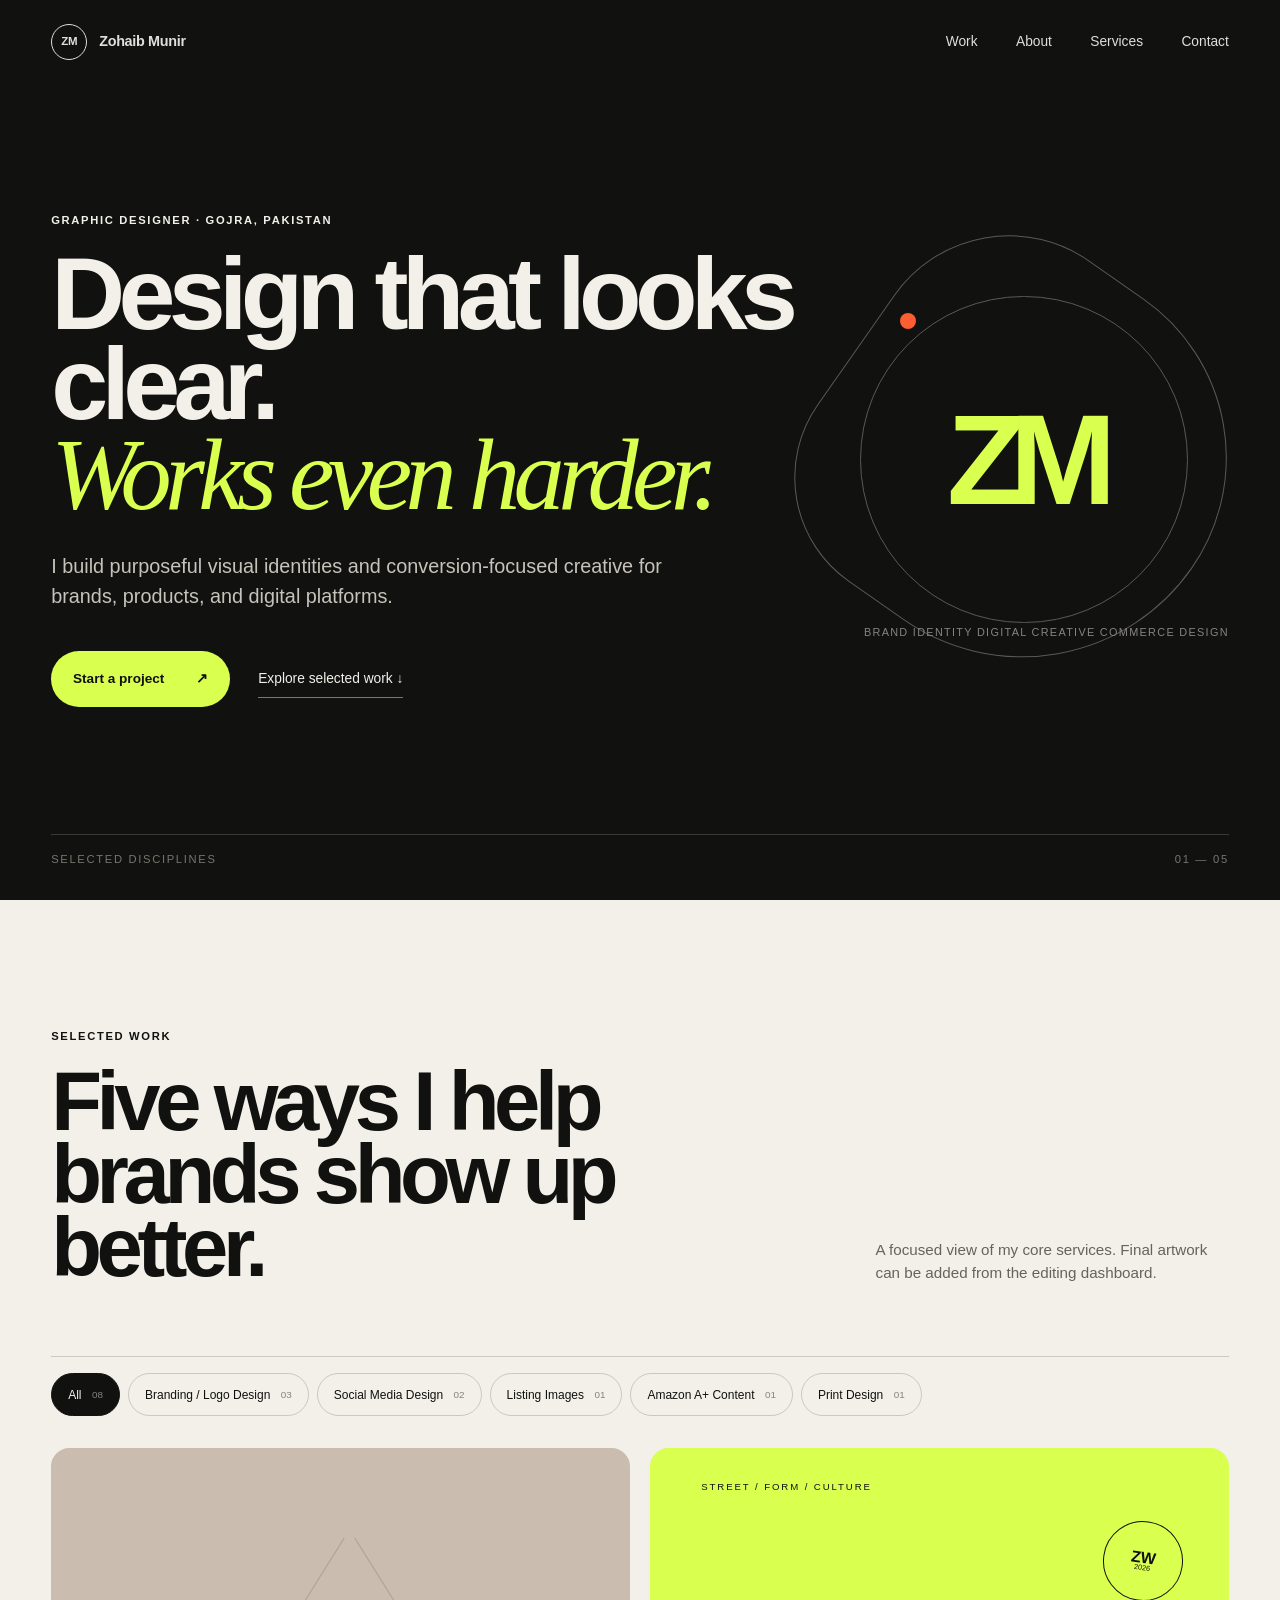
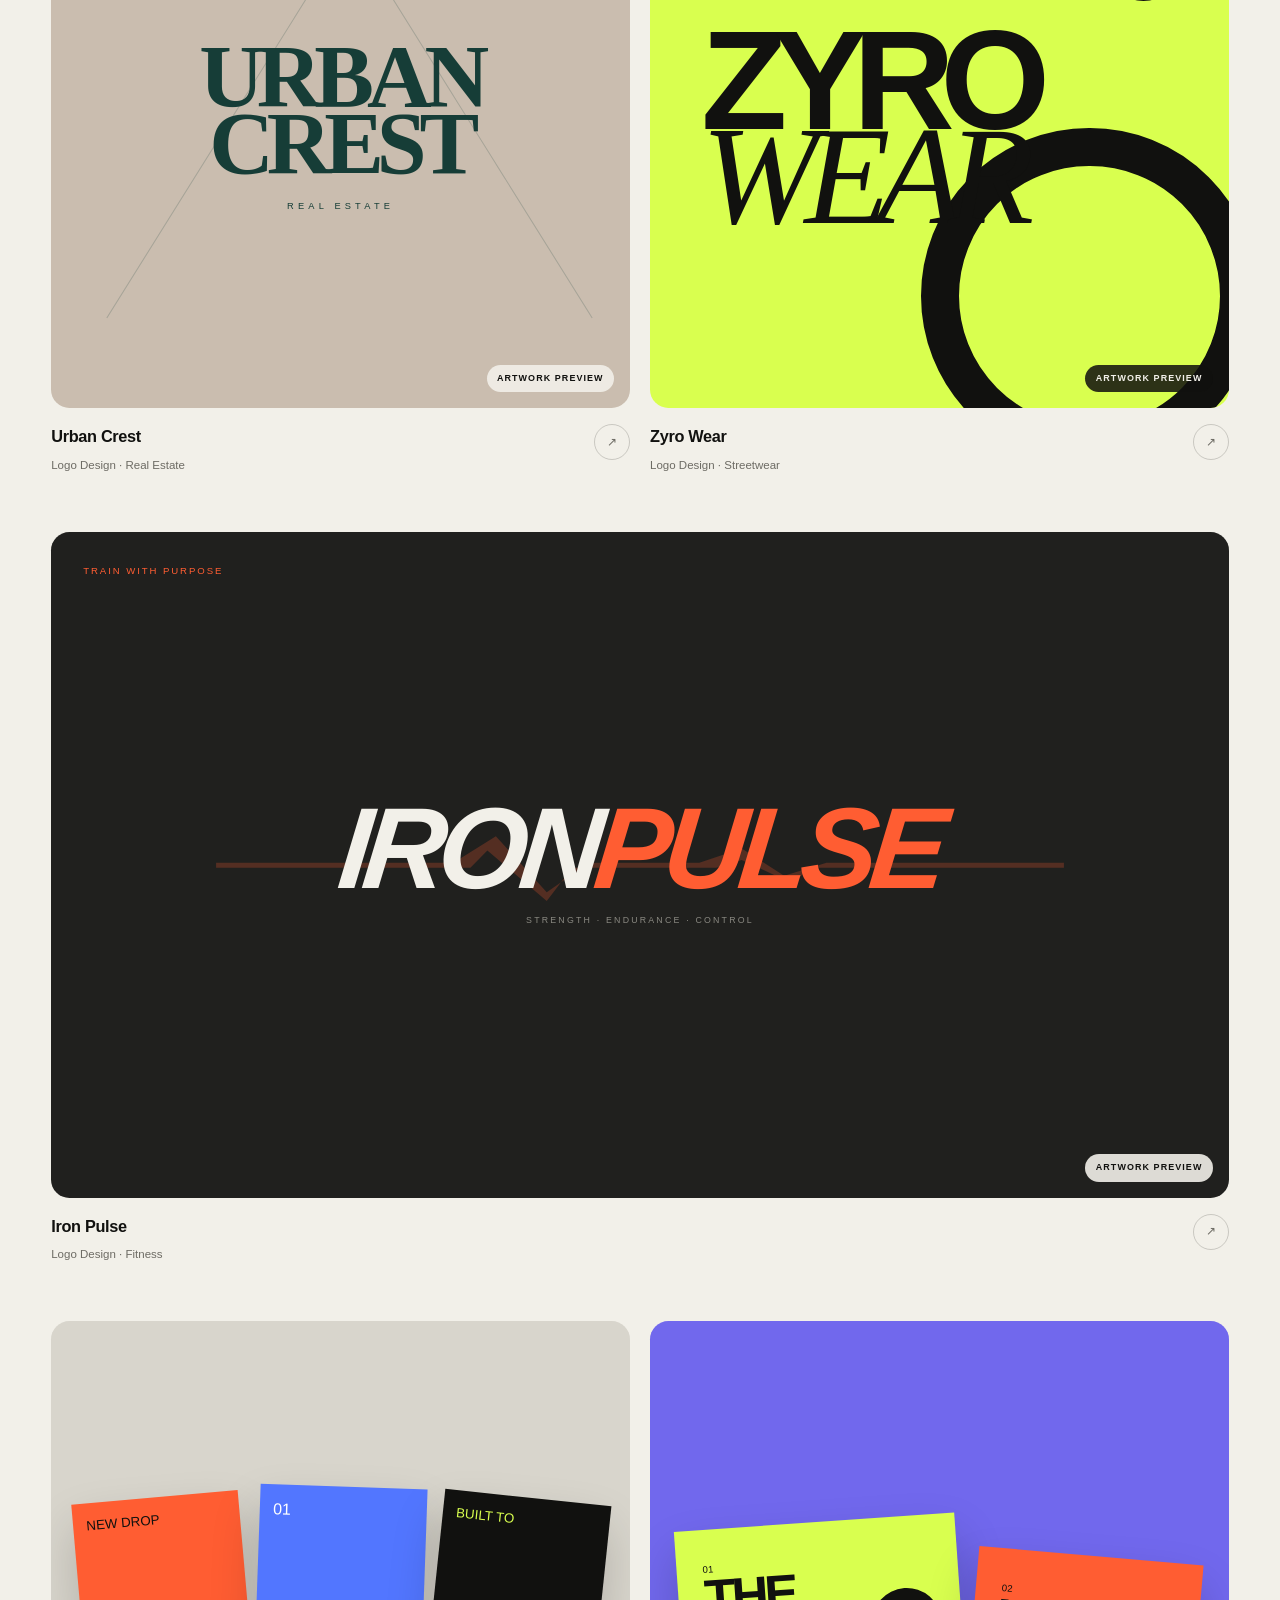
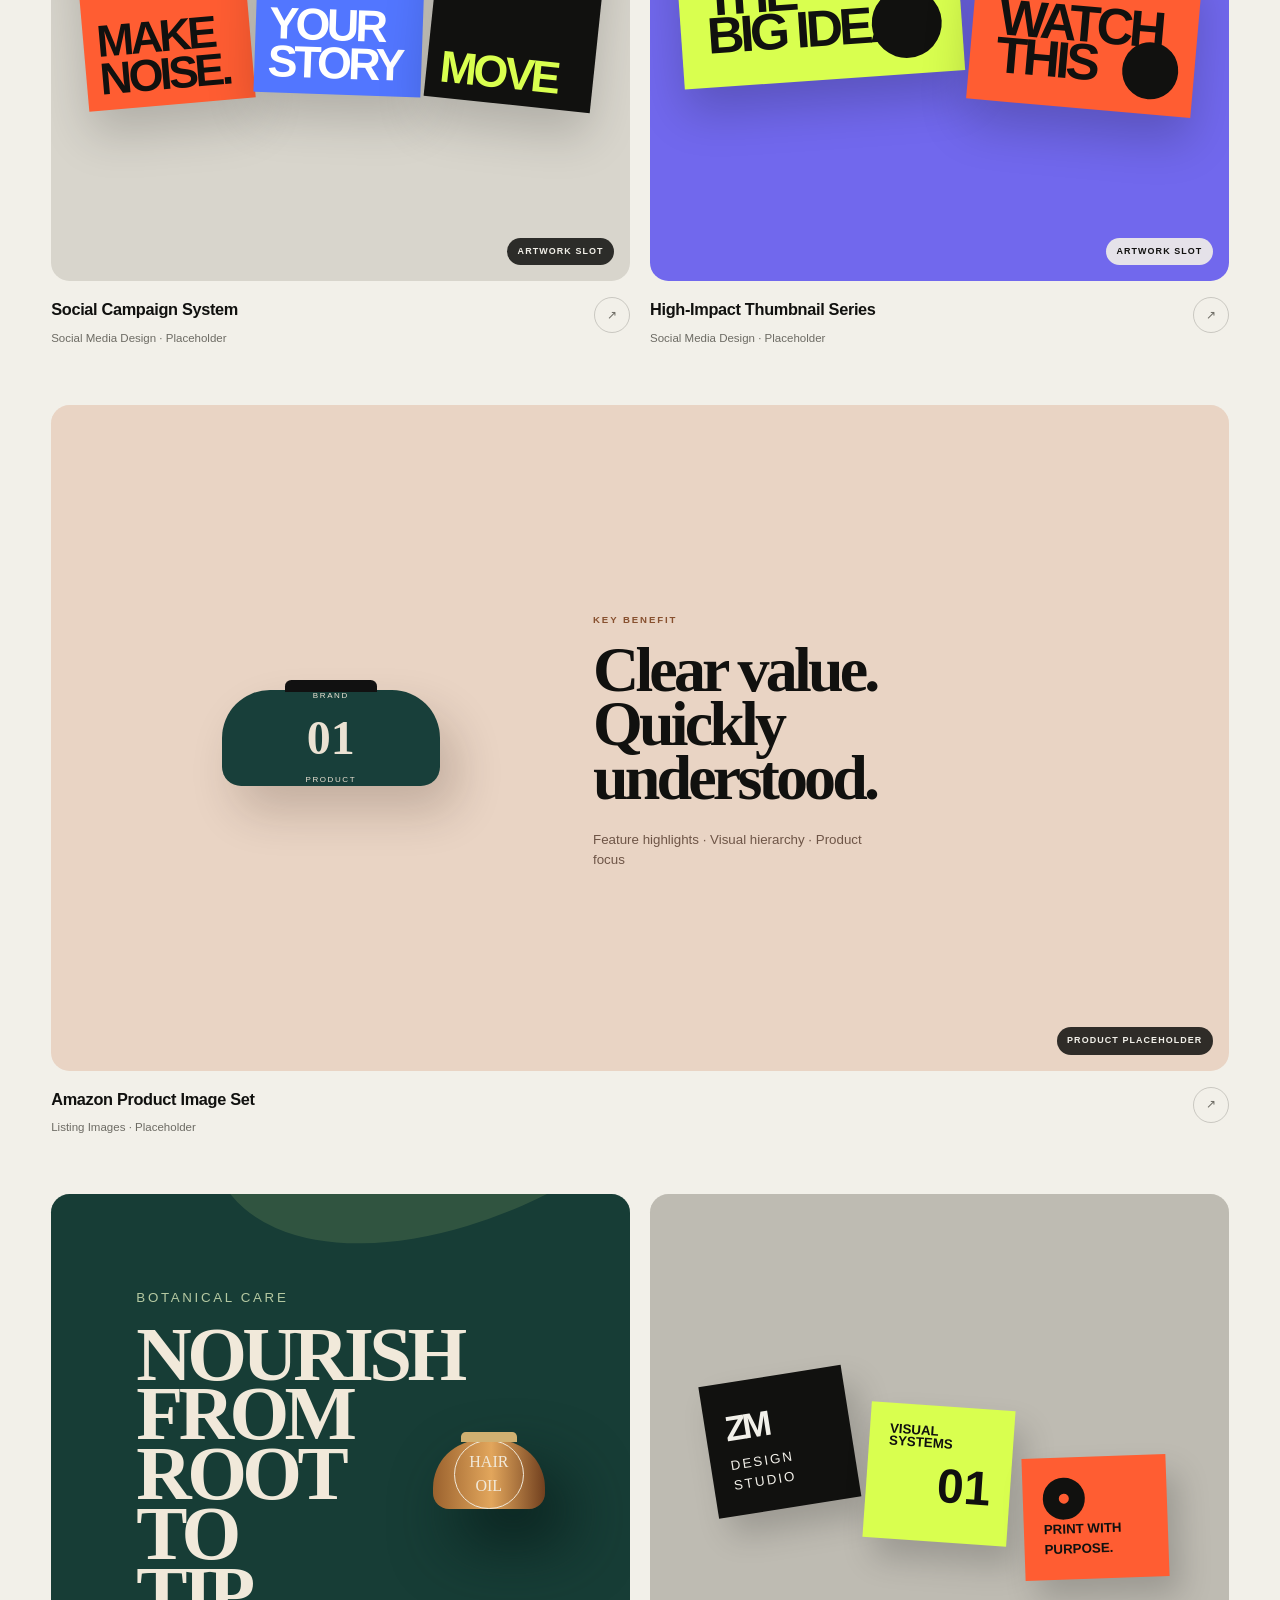
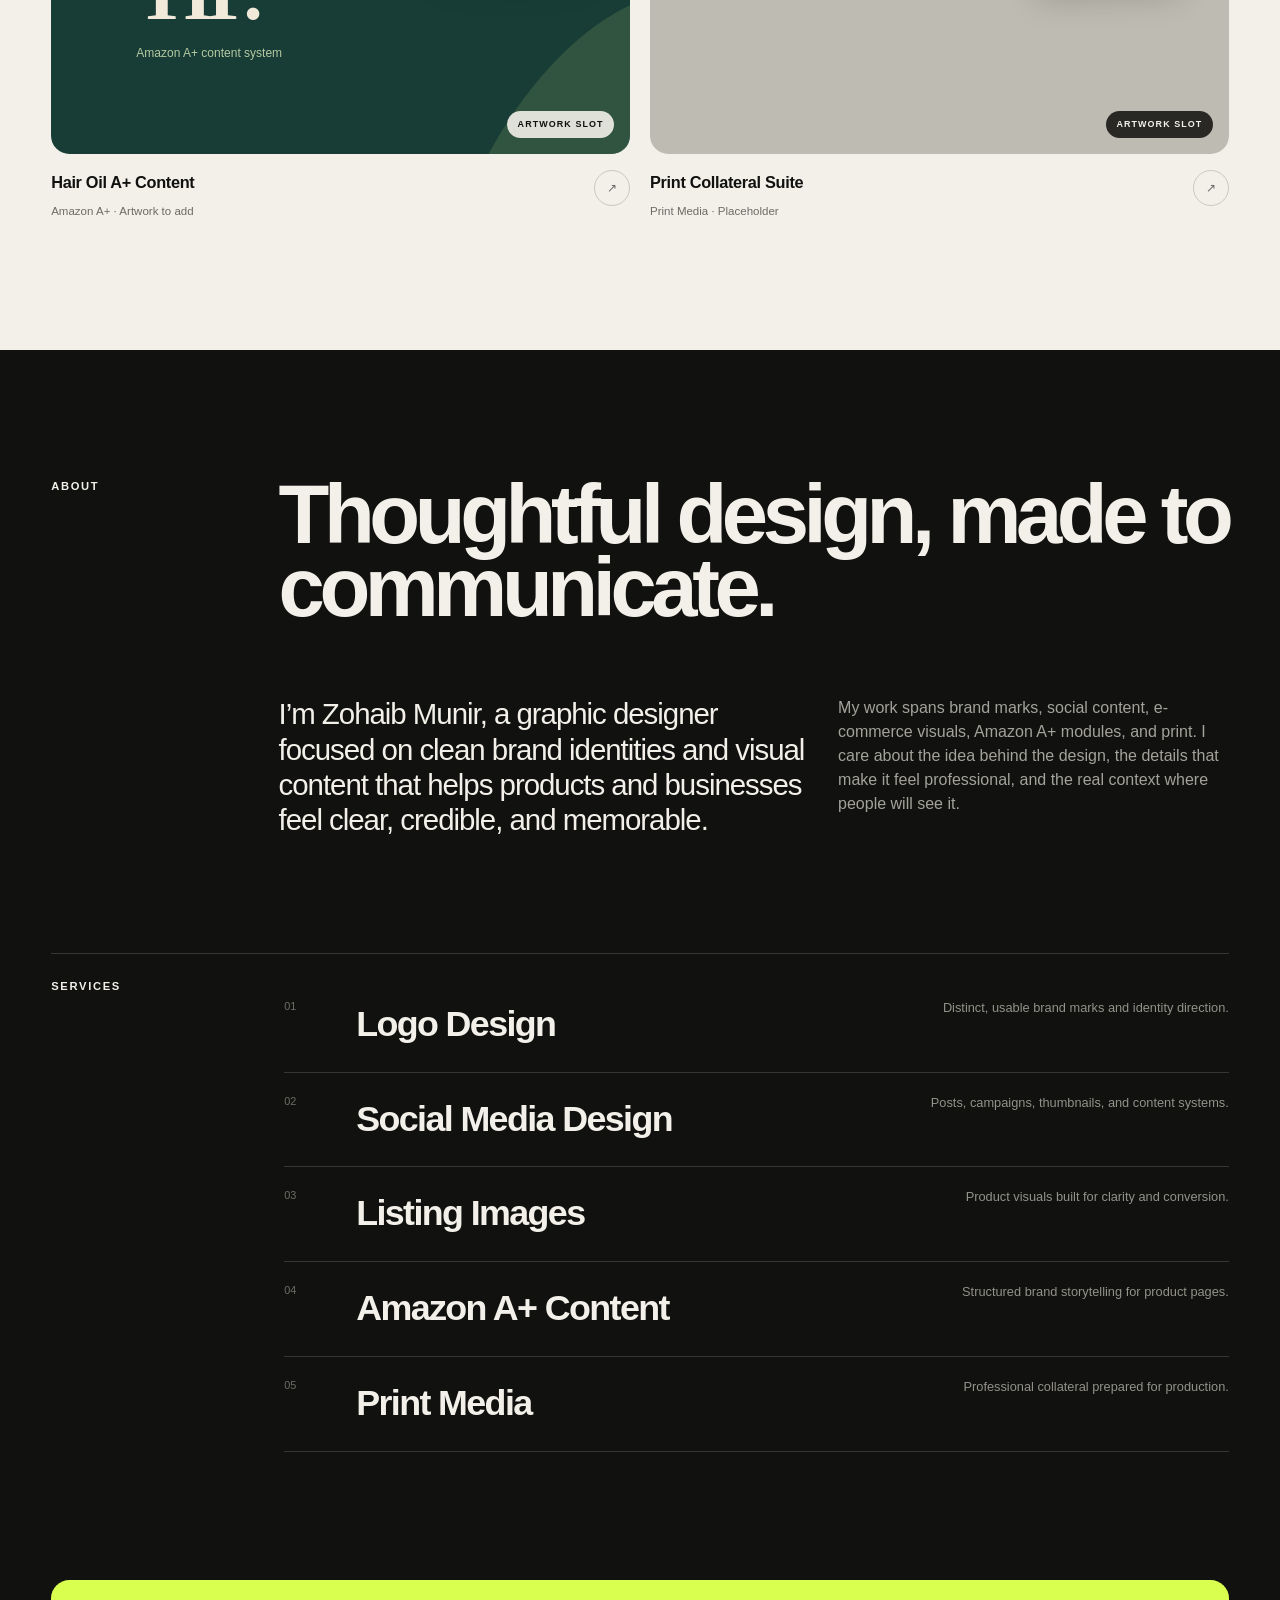
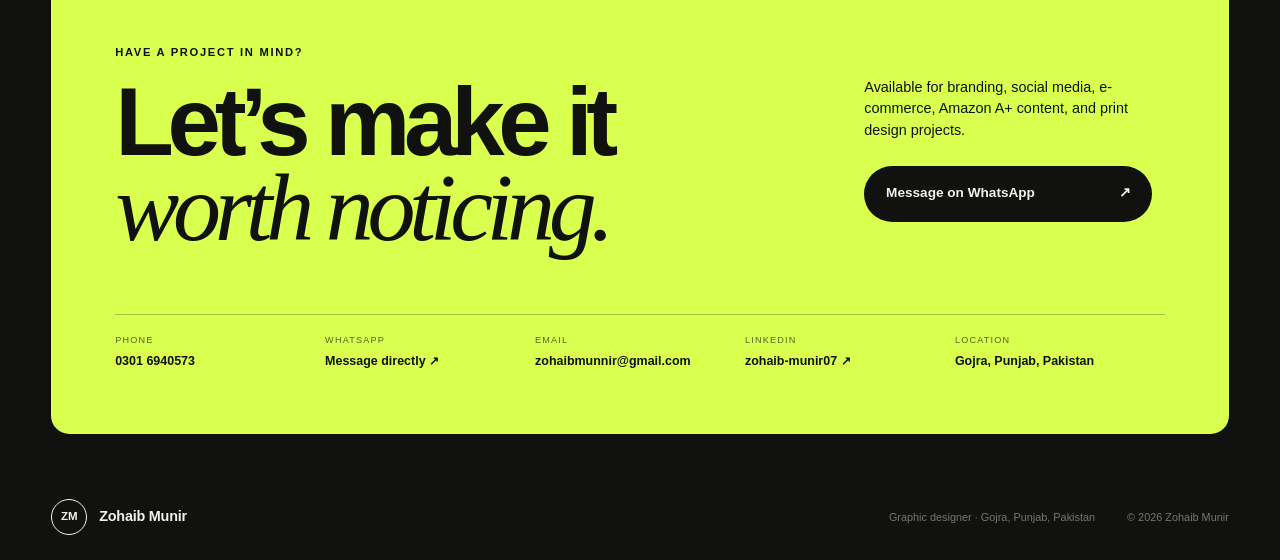
==== commit c02b0077: "Expand portfolio case studies and visual editor" ====
--- a/index.html
+++ b/index.html
@@ -5,6 +5,13 @@
     <meta name="viewport" content="width=device-width, initial-scale=1.0" />
     <meta name="description" content="Zohaib Munir graphic design portfolio." data-meta-description />
     <meta name="theme-color" content="#11110f" />
+    <meta name="robots" content="index,follow" />
+    <meta property="og:type" content="website" />
+    <meta property="og:title" content="Zohaib Munir — Graphic Designer" data-og-title />
+    <meta property="og:description" content="Graphic design portfolio featuring branding, social media, listing images, Amazon A+ content, and print design." data-og-description />
+    <meta property="og:url" content="https://zohaibmunnir.github.io/zohaib-munir-portfolio/" />
+    <meta name="twitter:card" content="summary_large_image" />
+    <link rel="canonical" href="https://zohaibmunnir.github.io/zohaib-munir-portfolio/" />
     <title>Zohaib Munir — Graphic Designer</title>
     <link rel="stylesheet" href="styles.css" />
     <script src="app.js" defer></script>
@@ -66,6 +73,7 @@
         </div>
 
         <div class="filter-bar reveal" role="group" aria-label="Filter projects by category" data-filter-bar></div>
+        <div class="category-summary" data-category-summary hidden></div>
         <div class="project-grid" aria-live="polite" data-project-grid></div>
       </section>
 
@@ -93,6 +101,13 @@
             <a class="button button-light" href="#" data-contact-button><span data-contact-button-label data-edit-path="contact.buttonLabel">Copy project brief</span> <span aria-hidden="true">↗</span></a>
             <span class="copy-status" role="status" aria-live="polite"></span>
           </div>
+          <div class="contact-links" aria-label="Contact details">
+            <a href="tel:+923016940573" data-contact-phone-link data-editor-link-path="contact.phoneUrl"><span>Phone</span><strong data-contact-phone data-edit-path="contact.phone">0301 6940573</strong></a>
+            <a href="https://wa.me/923016940573" target="_blank" rel="noopener" data-contact-whatsapp-link data-editor-link-path="contact.whatsappUrl"><span>WhatsApp</span><strong>Message directly ↗</strong></a>
+            <a href="mailto:zohaibmunnir@gmail.com" data-contact-email-link data-editor-link-path="contact.email"><span>Email</span><strong data-contact-email data-edit-path="contact.email">zohaibmunnir@gmail.com</strong></a>
+            <a href="https://www.linkedin.com/in/zohaib-munir07/" target="_blank" rel="noopener" data-contact-linkedin-link data-editor-link-path="contact.linkedinUrl"><span>LinkedIn</span><strong>zohaib-munir07 ↗</strong></a>
+            <a href="https://www.google.com/maps/search/?api=1&amp;query=Gojra%2C%20Punjab%2C%20Pakistan" target="_blank" rel="noopener" data-contact-location-link data-editor-link-path="contact.locationUrl"><span>Location</span><strong data-contact-location data-edit-path="contact.location">Gojra, Punjab, Pakistan ↗</strong></a>
+          </div>
         </div>
 
         <footer>
--- a/styles.css
+++ b/styles.css
@@ -6,6 +6,8 @@
   --orange: #ff5d32;
   --blue: #5276ff;
   --muted: #a7a59e;
+  --body-font: Inter, ui-sans-serif, -apple-system, BlinkMacSystemFont, "Segoe UI", sans-serif;
+  --accent-font: Georgia, serif;
   --line: rgba(17, 17, 15, 0.18);
   --radius: 1.15rem;
 }
@@ -16,7 +18,7 @@
   margin: 0;
   background: var(--paper);
   color: var(--ink);
-  font-family: Inter, ui-sans-serif, -apple-system, BlinkMacSystemFont, "Segoe UI", sans-serif;
+  font-family: var(--body-font);
   line-height: 1.5;
   -webkit-font-smoothing: antialiased;
 }
@@ -68,7 +70,7 @@
   margin: 0; font-size: clamp(3.25rem, 8vw, 8.2rem); line-height: .88;
   letter-spacing: -.065em; font-weight: 650;
 }
-.hero h1 em, .contact-block h2 em { color: var(--acid); font-family: Georgia, serif; font-weight: 400; }
+.hero h1 em, .contact-block h2 em { color: var(--acid); font-family: var(--accent-font); font-weight: 400; }
 .hero-intro { max-width: 39rem; margin: 2rem 0 0; color: #c6c3ba; font-size: clamp(1.05rem, 1.55vw, 1.35rem); }
 .hero-actions { display: flex; align-items: center; gap: 1.75rem; margin-top: 2.5rem; flex-wrap: wrap; }
 .button {
@@ -106,6 +108,10 @@
 }
 .filter-button span { color: #85837c; font-size: .62rem; }
 .filter-button:hover, .filter-button:focus-visible, .filter-button.is-active { background: var(--ink); color: var(--paper); border-color: var(--ink); }
+.category-summary { display:flex; align-items:center; justify-content:space-between; gap:2rem; margin:-.5rem 0 2rem; padding:1rem 1.15rem; border:1px solid var(--line); border-radius:var(--radius); }
+.category-summary[hidden] { display:none; }
+.category-summary p { max-width:48rem; margin:0; color:#65635d; font-size:.82rem; }
+.category-summary a { flex:0 0 auto; border-bottom:1px solid currentColor; font-size:.72rem; font-weight:700; }
 .project-grid { display: grid; grid-template-columns: repeat(12, 1fr); gap: 3.5rem 1.25rem; }
 .project-card { grid-column: span 6; min-width: 0; }
 .project-card:nth-child(3n) { grid-column: span 12; }
@@ -125,14 +131,14 @@
 .project-image { display: block; width: 100%; height: 100%; min-height: inherit; object-fit: cover; object-position: center; }
 
 .visual-urban { background: #cabdaf; display: flex; flex-direction: column; align-items: center; justify-content: center; color: #163d37; }
-.visual-urban strong { position: relative; z-index: 2; font-family: Georgia, serif; font-size: clamp(3rem, 7vw, 7.5rem); line-height: .74; letter-spacing: -.08em; text-align: center; }
+.visual-urban strong { position: relative; z-index: 2; font-family: var(--accent-font); font-size: clamp(3rem, 7vw, 7.5rem); line-height: .74; letter-spacing: -.08em; text-align: center; }
 .visual-urban small { margin-top: 1.5rem; letter-spacing: .45em; font-size: .58rem; }
 .building-line { position: absolute; width: 1px; height: 80%; background: rgba(22,61,55,.2); transform: rotate(32deg); }
 .line-a { left: 30%; }.line-b { right: 27%; transform: rotate(-32deg); }
 .visual-zyro { background: var(--acid); color: var(--ink); padding: clamp(1.5rem, 4vw, 4rem); display: flex; flex-direction: column; justify-content: center; }
 .visual-zyro::after { content: ""; position: absolute; width: 45%; aspect-ratio: 1; right: -5%; bottom: -10%; border: clamp(1.5rem, 3vw, 3rem) solid var(--ink); border-radius: 50%; }
 .visual-zyro strong { font-size: clamp(4.5rem, 11vw, 11rem); line-height: .67; letter-spacing: -.1em; position: relative; z-index: 2; }
-.visual-zyro strong i { font-family: Georgia, serif; font-weight: 400; }
+.visual-zyro strong i { font-family: var(--accent-font); font-weight: 400; }
 .zyro-label { position: absolute; top: 2rem; letter-spacing: .2em; font-size: .6rem; }
 .zyro-stamp { position: absolute; right: 8%; top: 13%; border: 1px solid var(--ink); border-radius: 50%; width: 5rem; aspect-ratio: 1; display: grid; place-content: center; text-align: center; font-weight: 800; line-height: .8; transform: rotate(8deg); }
 .zyro-stamp small { font-size: .45rem; font-weight: 500; }
@@ -157,12 +163,12 @@
 .visual-listing { background: #e9d4c4; display: flex; align-items: center; justify-content: space-around; padding: 8%; }
 .product-bottle { position: relative; width: 22%; height: 66%; min-width: 7rem; background: #183f3a; color: #ebe2d3; border-radius: 3rem 3rem 1.2rem 1.2rem; display: flex; flex-direction: column; align-items: center; justify-content: center; box-shadow: 1rem 1.5rem 3rem rgba(39,20,8,.2); }
 .product-bottle::before { content: ""; position: absolute; width: 42%; height: 12%; top: -10%; background: #111; border-radius: .4rem .4rem 0 0; }
-.product-bottle strong { font-family: Georgia, serif; font-size: 3rem; }.product-bottle span,.product-bottle small { letter-spacing: .2em; font-size: .5rem; }
-.feature-copy { width: 47%; }.feature-copy > span { color: #87502f; font-size: .6rem; letter-spacing: .2em; font-weight: 700; }.feature-copy strong { display: block; margin: .8rem 0 1.5rem; font-family: Georgia, serif; font-size: clamp(2rem, 5vw, 5rem); line-height: .85; letter-spacing: -.06em; }.feature-copy small { display: block; max-width: 18rem; color: #6e5547; }
+.product-bottle strong { font-family: var(--accent-font); font-size: 3rem; }.product-bottle span,.product-bottle small { letter-spacing: .2em; font-size: .5rem; }
+.feature-copy { width: 47%; }.feature-copy > span { color: #87502f; font-size: .6rem; letter-spacing: .2em; font-weight: 700; }.feature-copy strong { display: block; margin: .8rem 0 1.5rem; font-family: var(--accent-font); font-size: clamp(2rem, 5vw, 5rem); line-height: .85; letter-spacing: -.06em; }.feature-copy small { display: block; max-width: 18rem; color: #6e5547; }
 .visual-aplus { background: #173d36; color: #f1e9da; display: flex; align-items: center; justify-content: space-around; padding: 8%; }
-.aplus-copy { position: relative; z-index: 2; width: 45%; }.aplus-copy small { letter-spacing: .2em; color: #b5c9a2; }.aplus-copy strong { display: block; margin: 1rem 0; font-family: Georgia, serif; font-size: clamp(2.4rem, 6vw, 6rem); line-height: .78; letter-spacing: -.06em; }.aplus-copy span { font-size: .75rem; color: #b5c9a2; }
+.aplus-copy { position: relative; z-index: 2; width: 45%; }.aplus-copy small { letter-spacing: .2em; color: #b5c9a2; }.aplus-copy strong { display: block; margin: 1rem 0; font-family: var(--accent-font); font-size: clamp(2.4rem, 6vw, 6rem); line-height: .78; letter-spacing: -.06em; }.aplus-copy span { font-size: .75rem; color: #b5c9a2; }
 .oil-bottle { position: relative; z-index: 2; width: 20%; min-width: 7rem; height: 66%; background: linear-gradient(90deg,#9b622e,#e2a65c 52%,#71401f); border-radius: 3rem 3rem 1rem 1rem; display: grid; place-items: center; text-align: center; box-shadow: 1.5rem 2rem 4rem #09211d; }
-.oil-bottle::before { content: ""; position: absolute; width: 50%; height: 14%; top: -11%; background: #d0b071; border-radius: .3rem .3rem 0 0; }.oil-bottle span { border: 1px solid #f1e9da; border-radius: 50%; width: 62%; aspect-ratio: 1; display: grid; place-items: center; font-family: Georgia,serif; font-size: 1rem; }.leaf { position: absolute; width: 30%; height: 55%; background: #4b6d4b; border-radius: 100% 0 100% 0; opacity: .5; }.leaf-one { right: -8%; bottom: -20%; transform: rotate(20deg); }.leaf-two { left: 45%; top: -30%; transform: rotate(60deg); }
+.oil-bottle::before { content: ""; position: absolute; width: 50%; height: 14%; top: -11%; background: #d0b071; border-radius: .3rem .3rem 0 0; }.oil-bottle span { border: 1px solid #f1e9da; border-radius: 50%; width: 62%; aspect-ratio: 1; display: grid; place-items: center; font-family: var(--accent-font); font-size: 1rem; }.leaf { position: absolute; width: 30%; height: 55%; background: #4b6d4b; border-radius: 100% 0 100% 0; opacity: .5; }.leaf-one { right: -8%; bottom: -20%; transform: rotate(20deg); }.leaf-two { left: 45%; top: -30%; transform: rotate(60deg); }
 .visual-print { background: #bebbb2; display: flex; align-items: center; justify-content: center; gap: 2%; padding: 7%; perspective: 1000px; }
 .print-card { width: 29%; aspect-ratio: 1.65; padding: 4%; box-shadow: .7rem 1.2rem 2rem rgba(0,0,0,.18); display: flex; flex-direction: column; justify-content: space-between; }
 .card-one { background: var(--ink); color: var(--paper); transform: rotate(-9deg) translateY(-25%); }.card-one strong { font-size: 2.2rem; letter-spacing: -.12em; }.card-one small { letter-spacing: .16em; }
@@ -186,6 +192,11 @@
 .contact-action p { max-width: 25rem; margin: 0 0 1.5rem; font-size: .9rem; }
 .button-light { background: var(--ink); color: var(--paper); width: min(100%, 18rem); }
 .copy-status { display: block; min-height: 1.2rem; margin: .6rem 0 0 .8rem; font-size: .7rem; }
+.contact-links { grid-column: 1 / -1; display: grid; grid-template-columns: repeat(5, minmax(0, 1fr)); border-top: 1px solid rgba(17,17,15,.25); margin-top: 1rem; }
+.contact-links a { min-width: 0; padding: 1.15rem 1rem 0 0; }
+.contact-links span { display: block; margin-bottom: .35rem; text-transform: uppercase; letter-spacing: .13em; font-size: .57rem; opacity: .65; }
+.contact-links strong { display: block; overflow-wrap: anywhere; font-size: .78rem; line-height: 1.35; }
+.contact-links a:hover strong, .contact-links a:focus-visible strong { text-decoration: underline; text-underline-offset: .22em; }
 .noscript { position: fixed; inset: auto 1rem 1rem; z-index: 100; margin: 0; padding: 1rem; color: var(--paper); background: var(--ink); border-radius: .75rem; }
 .content-error::before { content: "Portfolio content could not load. Please refresh the page."; position: fixed; z-index: 100; left: 50%; bottom: 1rem; transform: translateX(-50%); width: min(32rem, calc(100% - 2rem)); padding: 1rem; border-radius: .75rem; color: var(--ink); background: var(--acid); text-align: center; font-size: .8rem; font-weight: 700; }
 footer { display: grid; grid-template-columns: 1fr auto auto; gap: 2rem; align-items: center; padding-top: 4rem; color: #77766f; font-size: .68rem; }
@@ -218,10 +229,11 @@
   .hero { grid-template-columns: 1fr; grid-template-rows: auto auto auto; padding-top: 8rem; }
   .hero-art { width: min(75vw, 24rem); justify-self: center; }.hero-footer { grid-column: 1; }
   .section-heading { display: block; }.section-note { margin-top: 2rem; }
+  .category-summary { display:block; }.category-summary a { display:inline-block; margin-top:1rem; }
   .project-card, .project-card:nth-child(3n) { grid-column: span 12; }.project-visual, .project-card:nth-child(3n) .project-visual { min-height: clamp(19rem, 82vw, 32rem); }
   .about-block { grid-template-columns: 1fr; }.about-block h2, .about-lead, .about-body { grid-column: 1; }.about-lead, .about-body { margin-top: 1rem; }
   .services-block { grid-template-columns: 1fr; }.service-list div { display: block; }.service-list small { display: block; margin-top: .45rem; }
-  .contact-block { grid-template-columns: 1fr; } footer { grid-template-columns: 1fr; gap: .8rem; }
+  .contact-block { grid-template-columns: 1fr; }.contact-links { grid-template-columns: repeat(2, minmax(0, 1fr)); } footer { grid-template-columns: 1fr; gap: .8rem; }
 }
 
 @media (max-width: 520px) {
@@ -233,6 +245,7 @@
   .visual-listing { padding: 5%; }.feature-copy { width: 52%; }.feature-copy small { font-size: .55rem; }
   .print-card { width: 32%; }.card-one strong { font-size: 1.4rem; }.card-two strong { font-size: 2rem; }
   .dialog-columns { grid-template-columns: 1fr; }
+  .contact-links { grid-template-columns: 1fr; }
 }
 
 @media (prefers-reduced-motion: reduce) {
